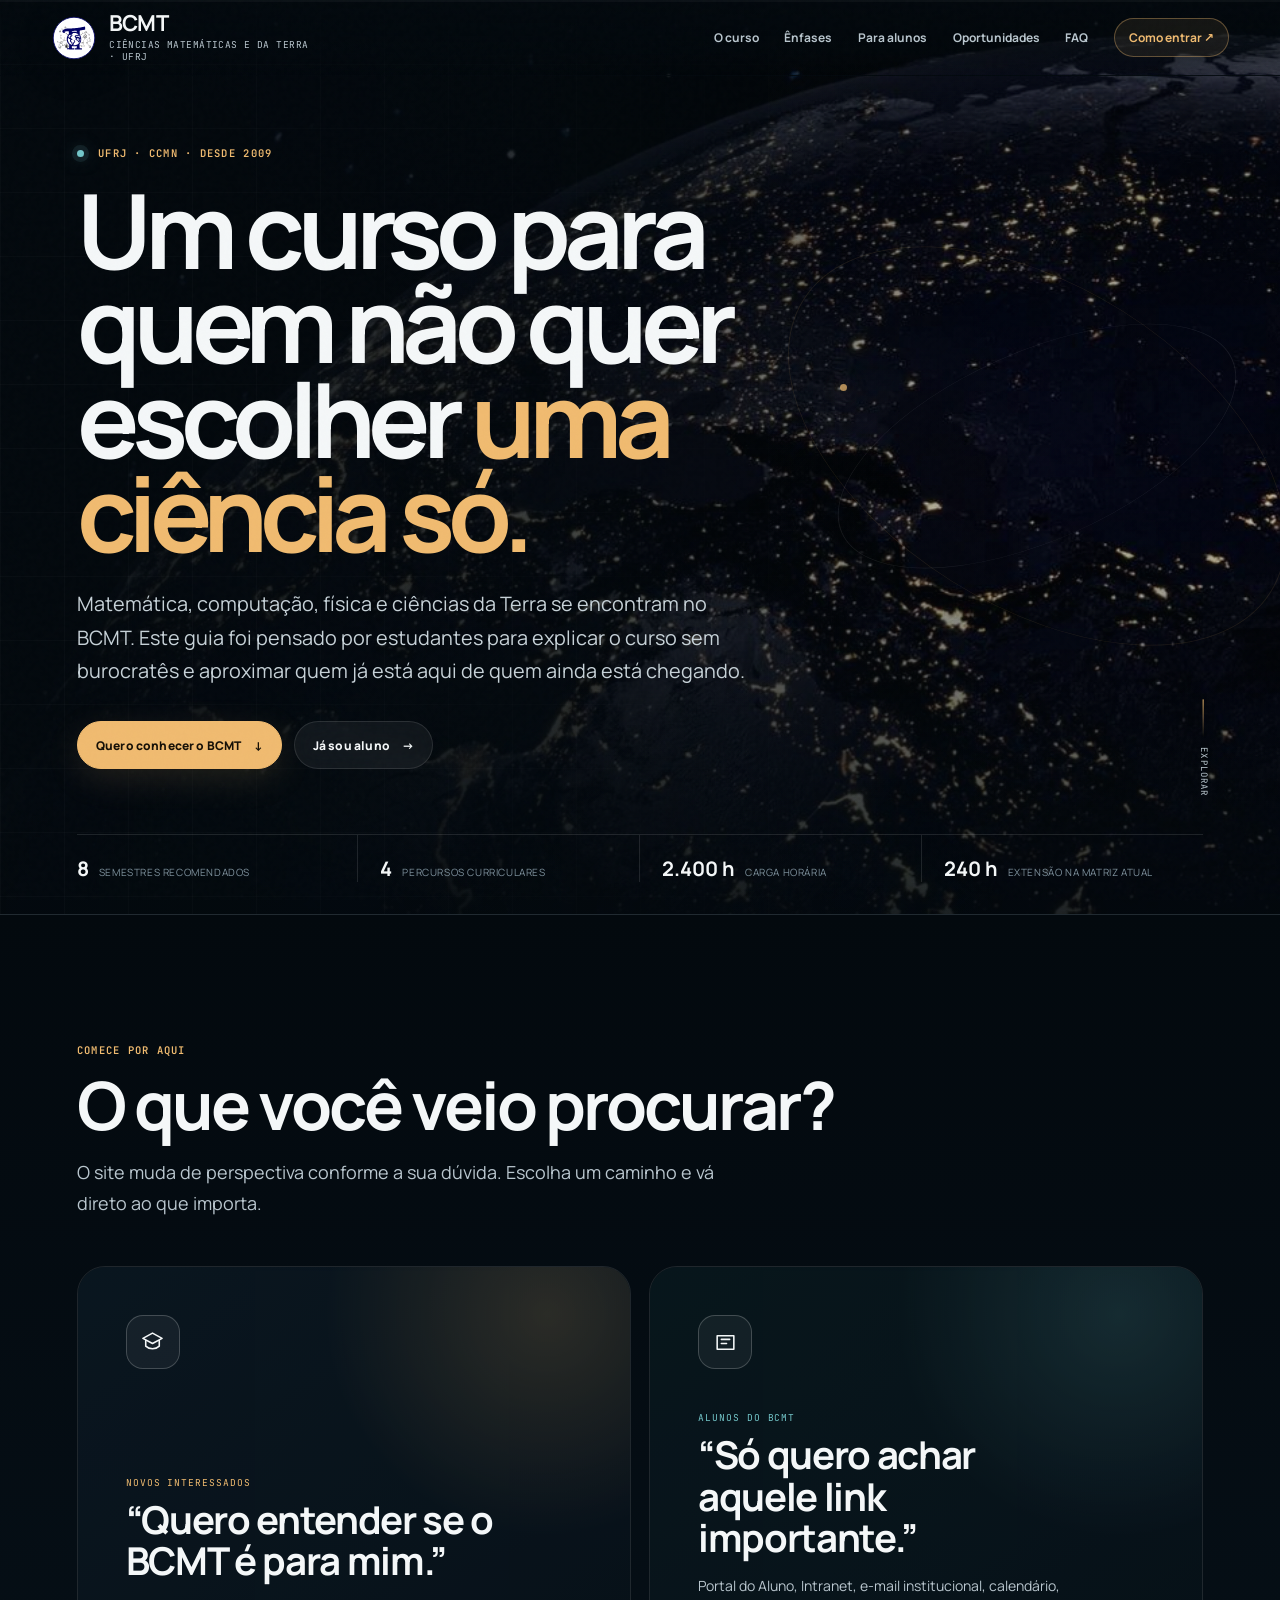
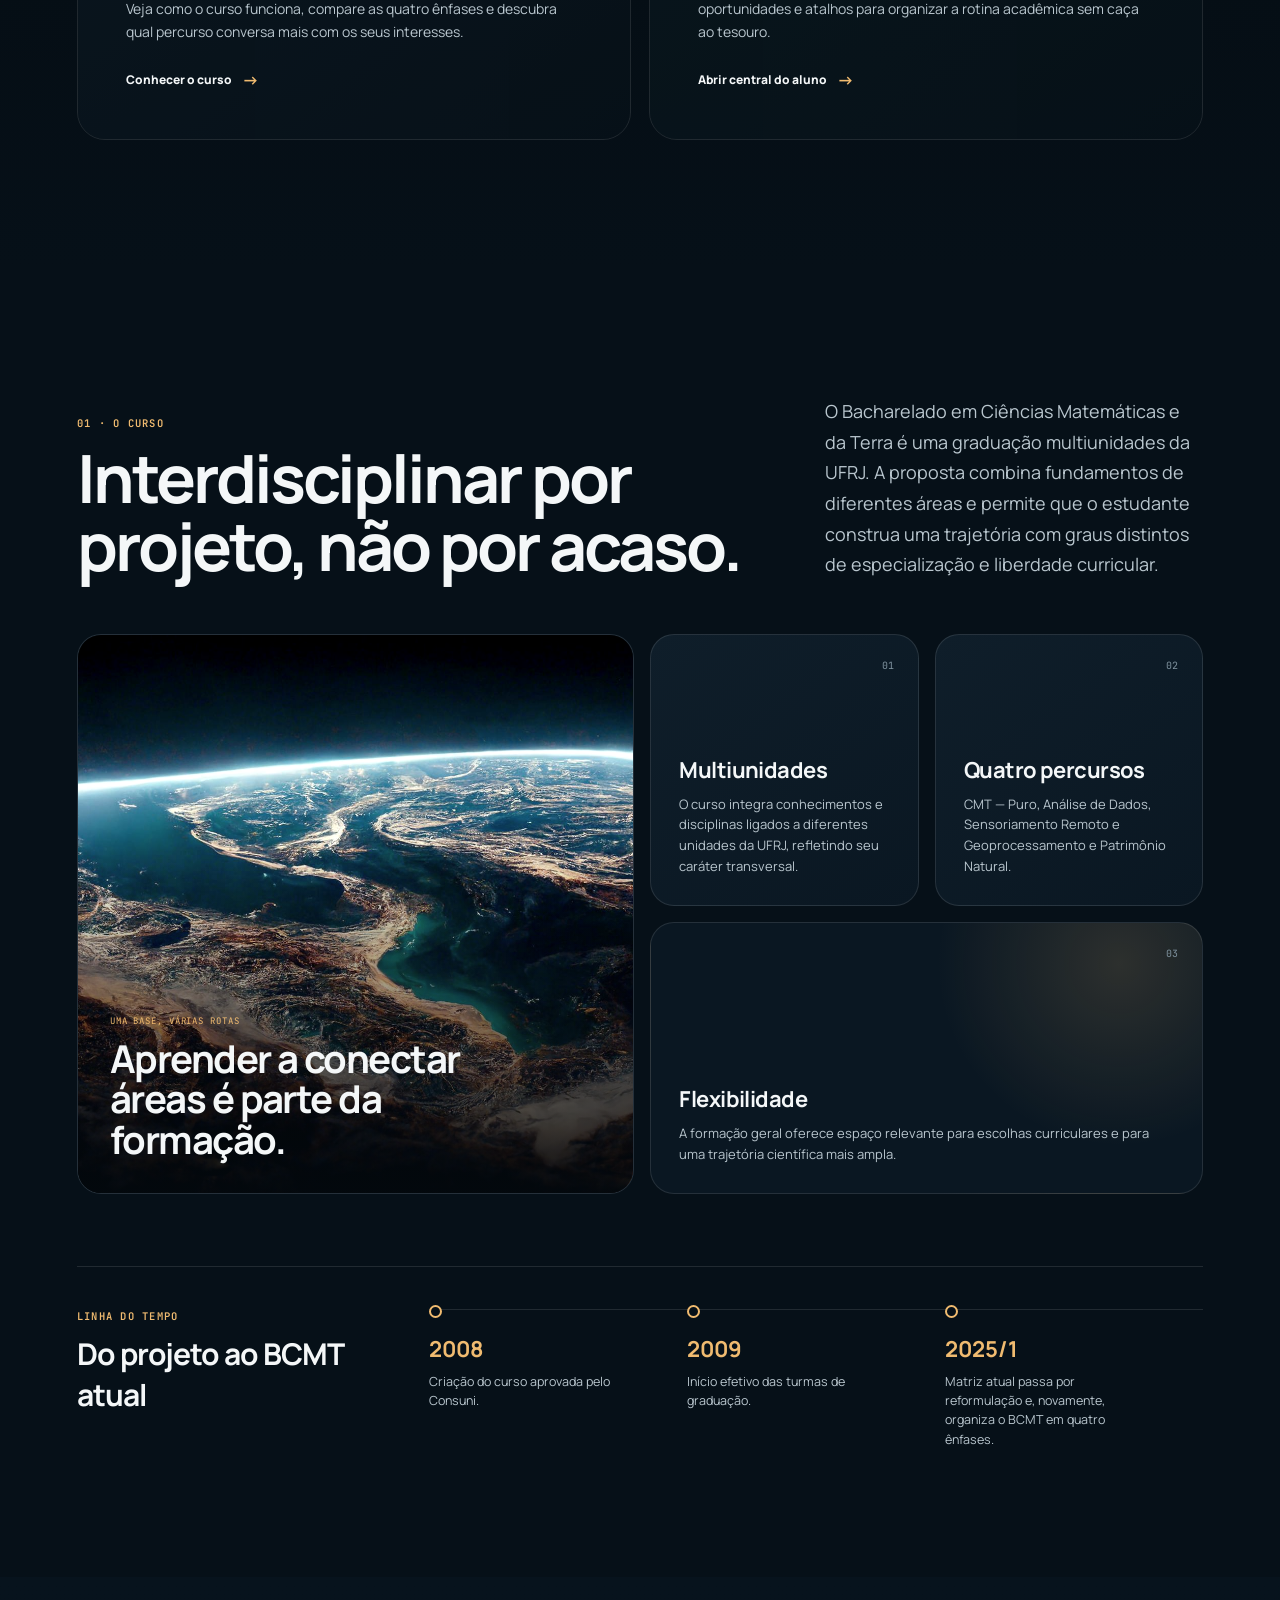
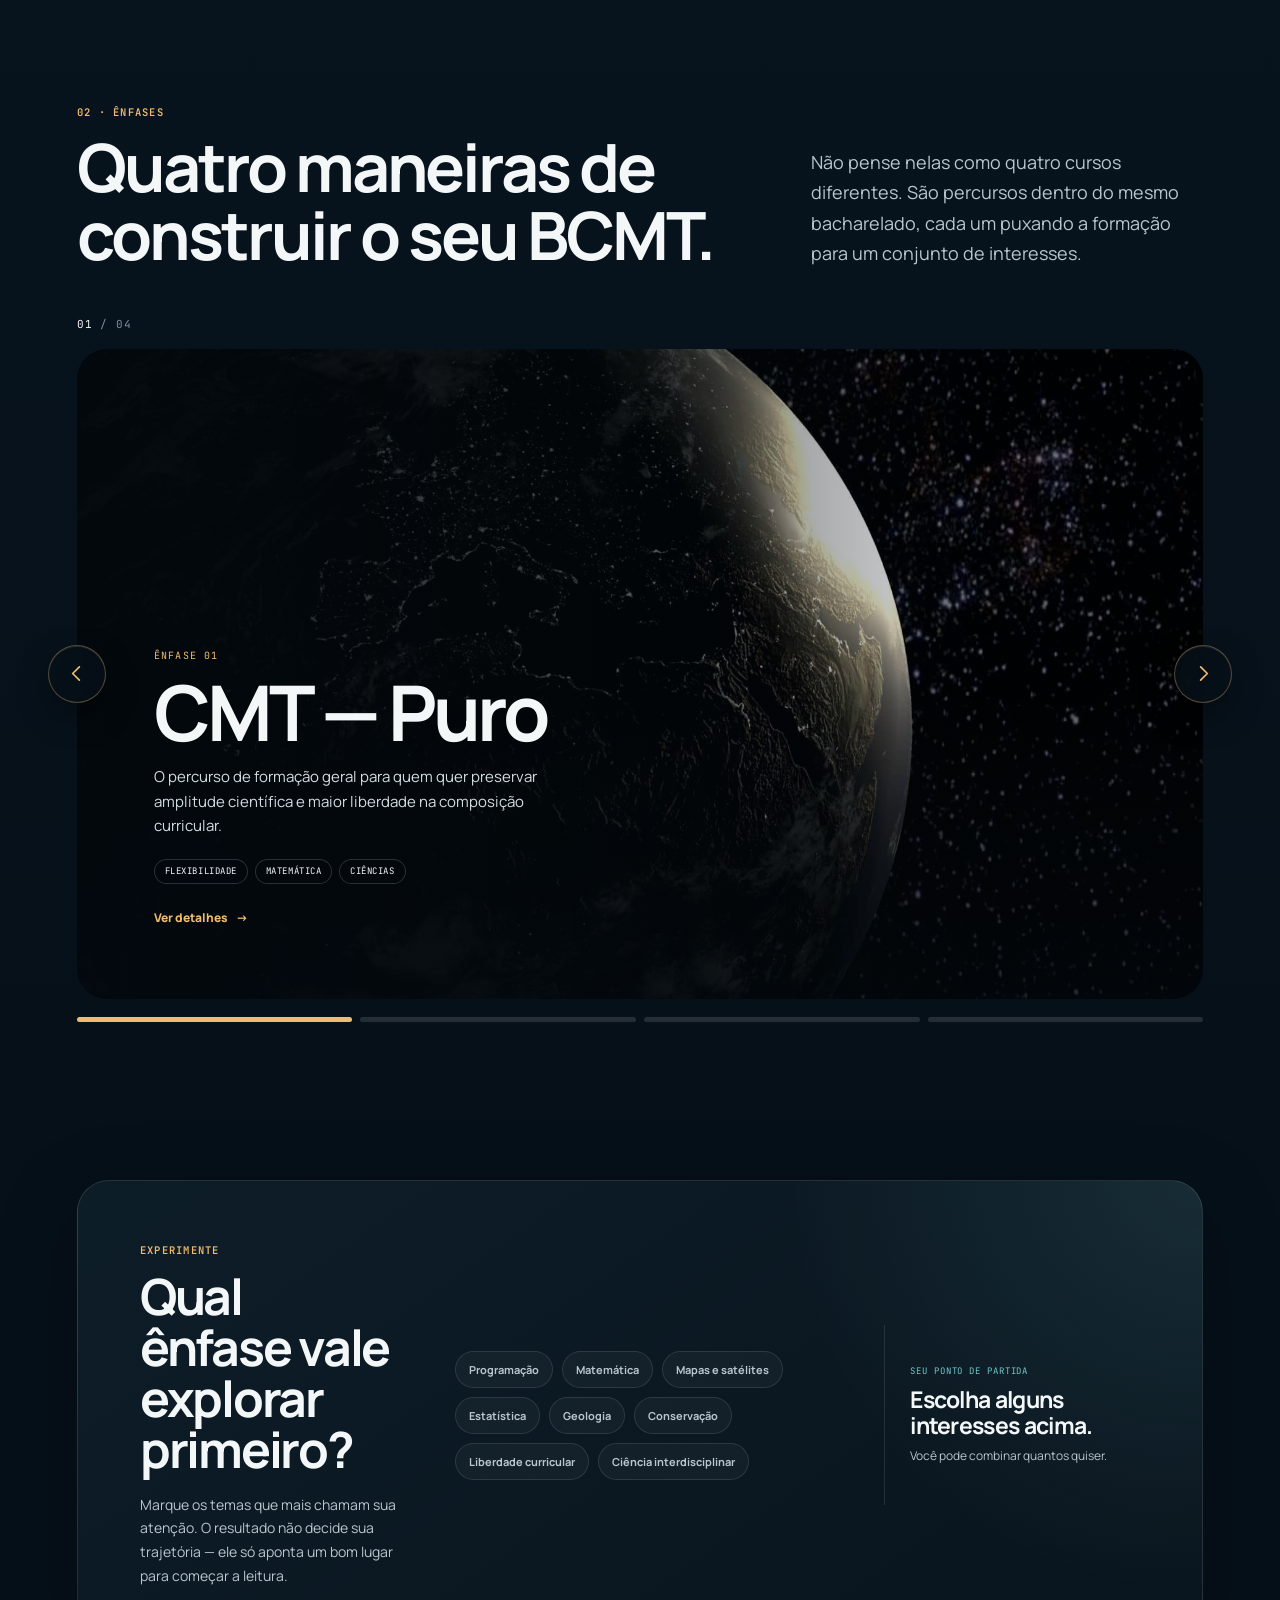
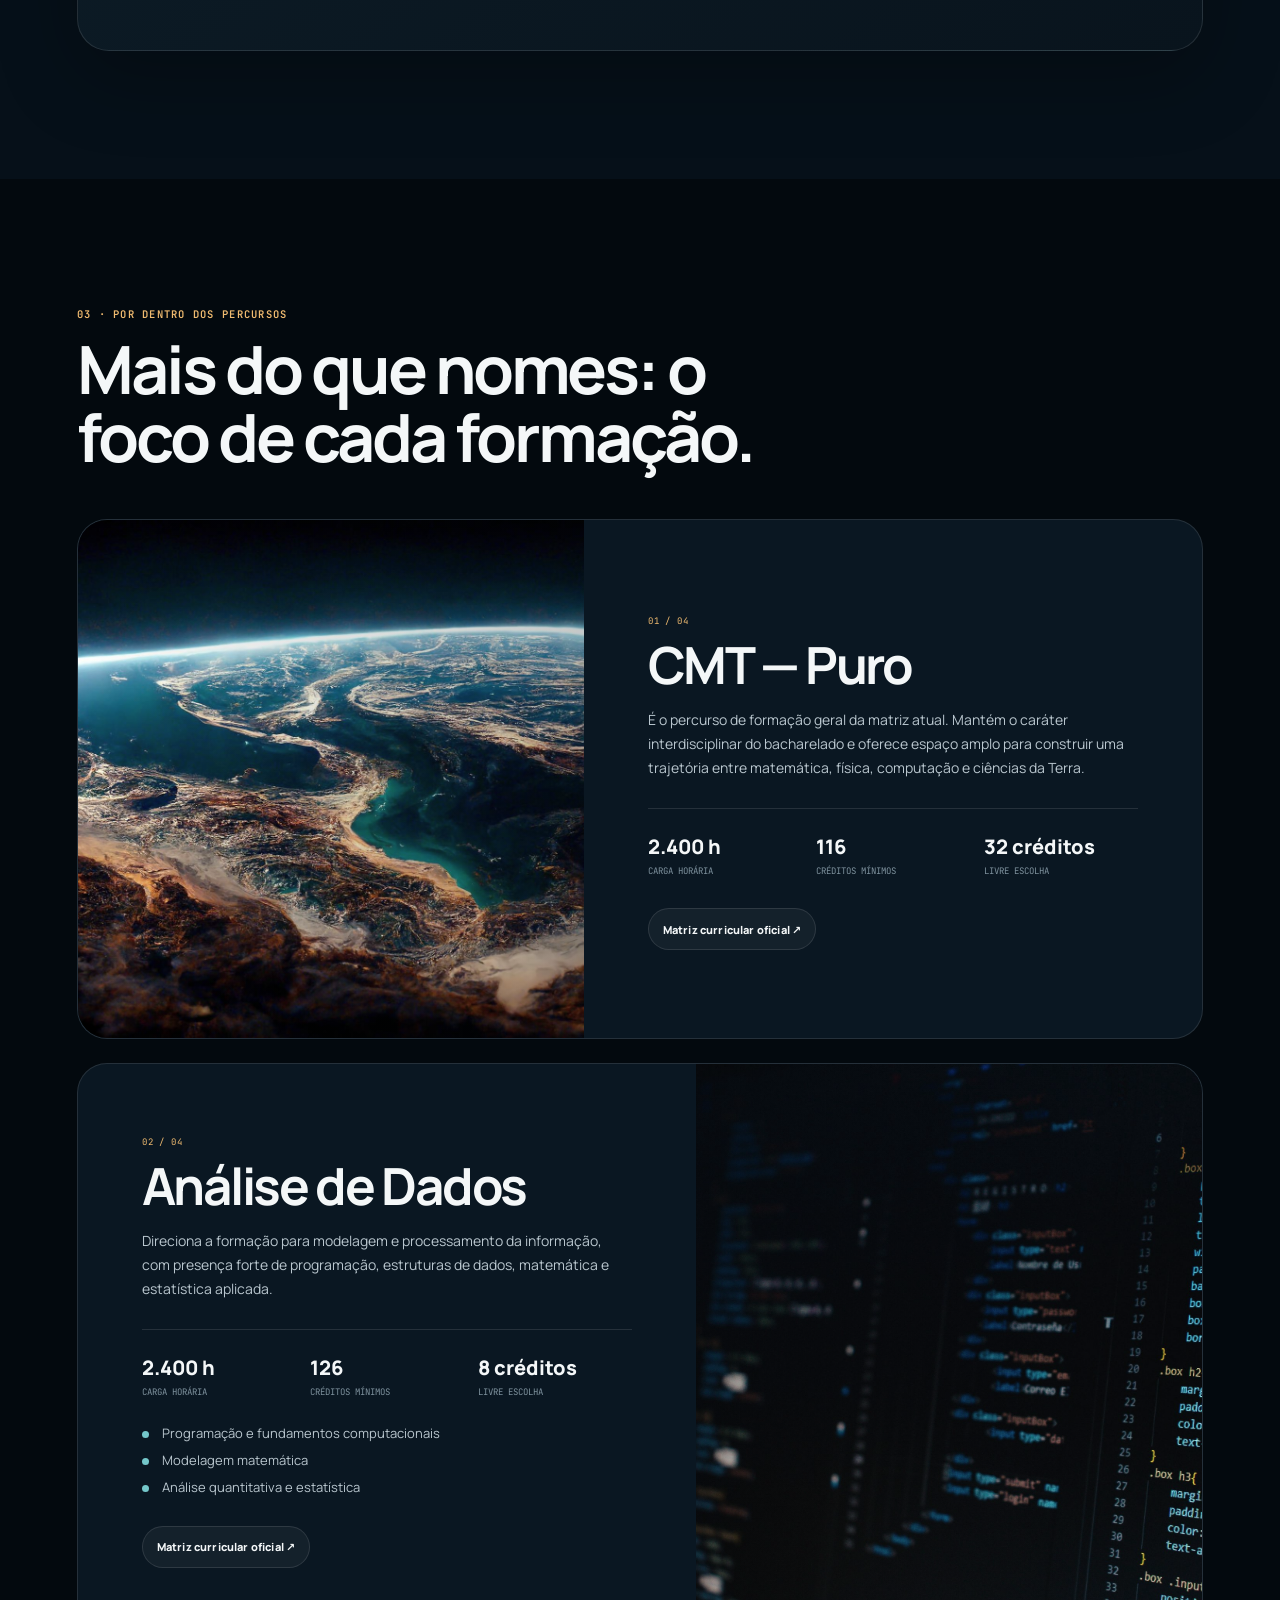
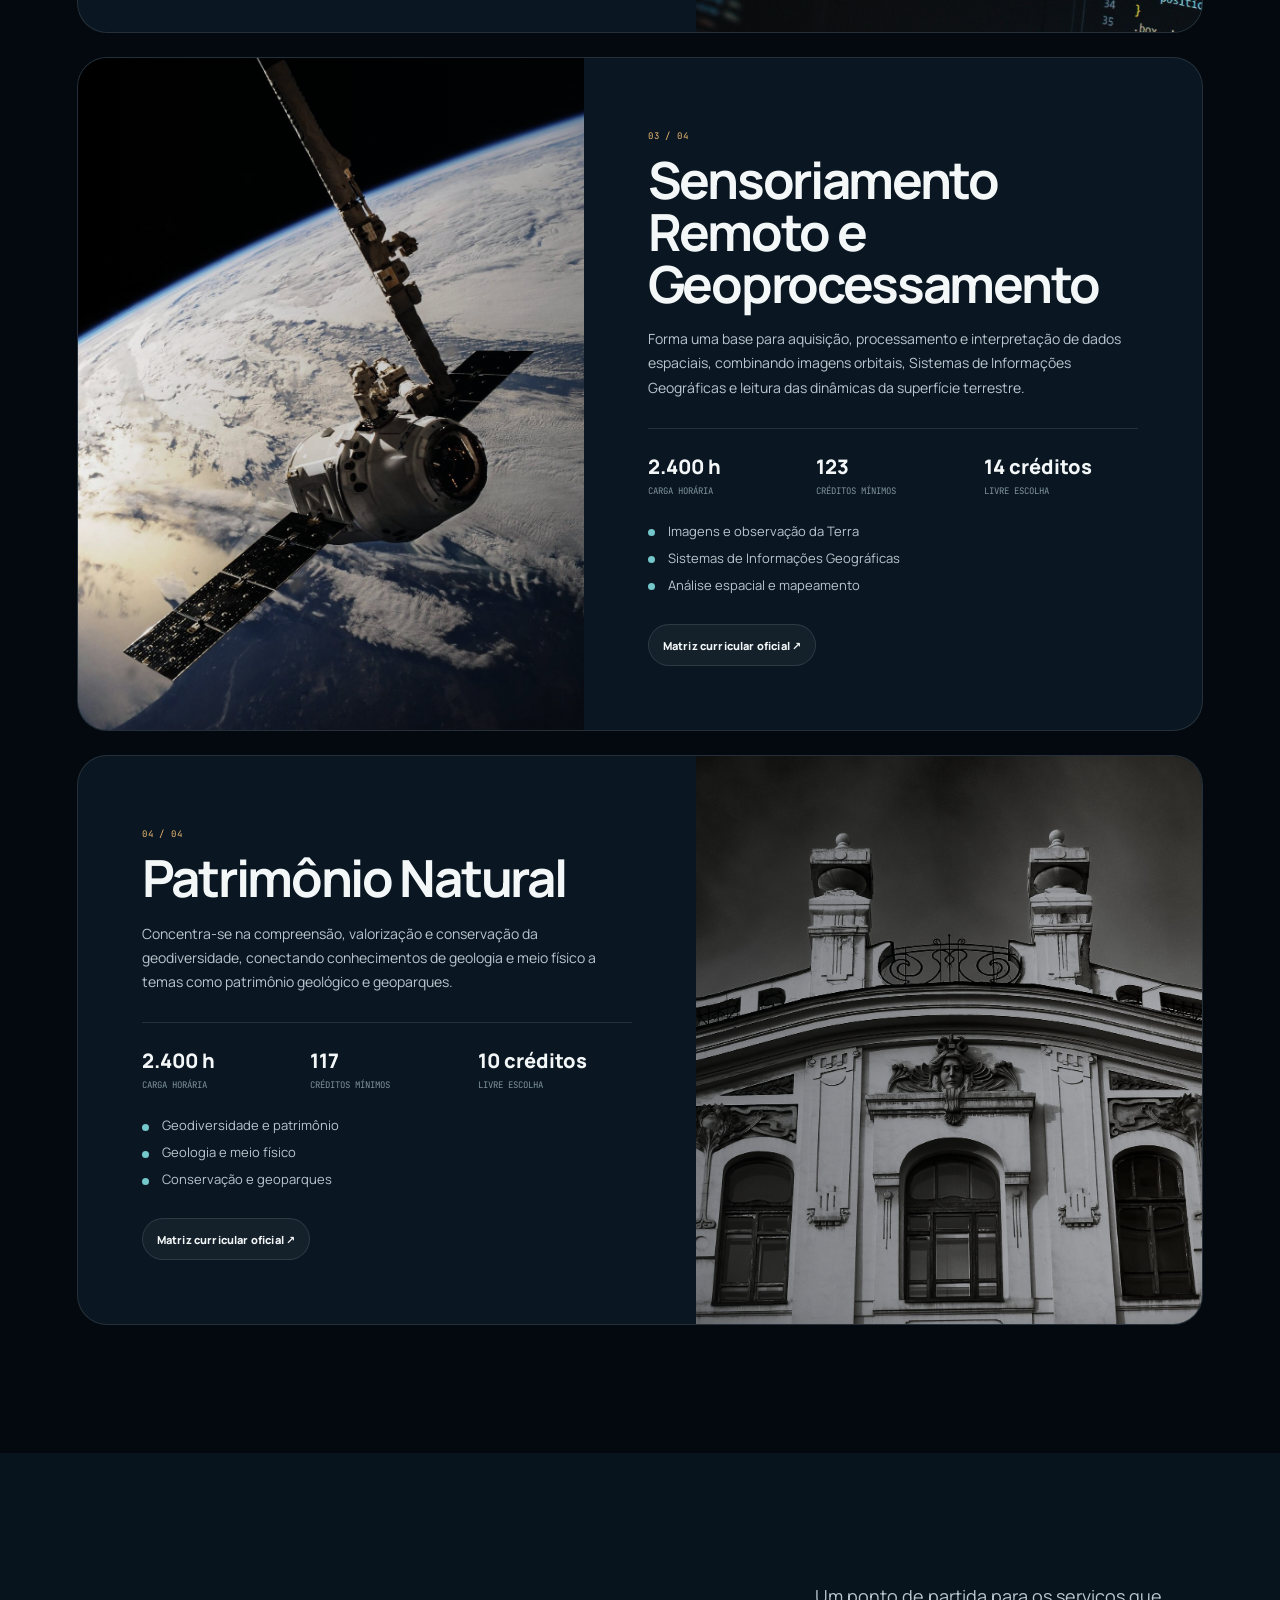
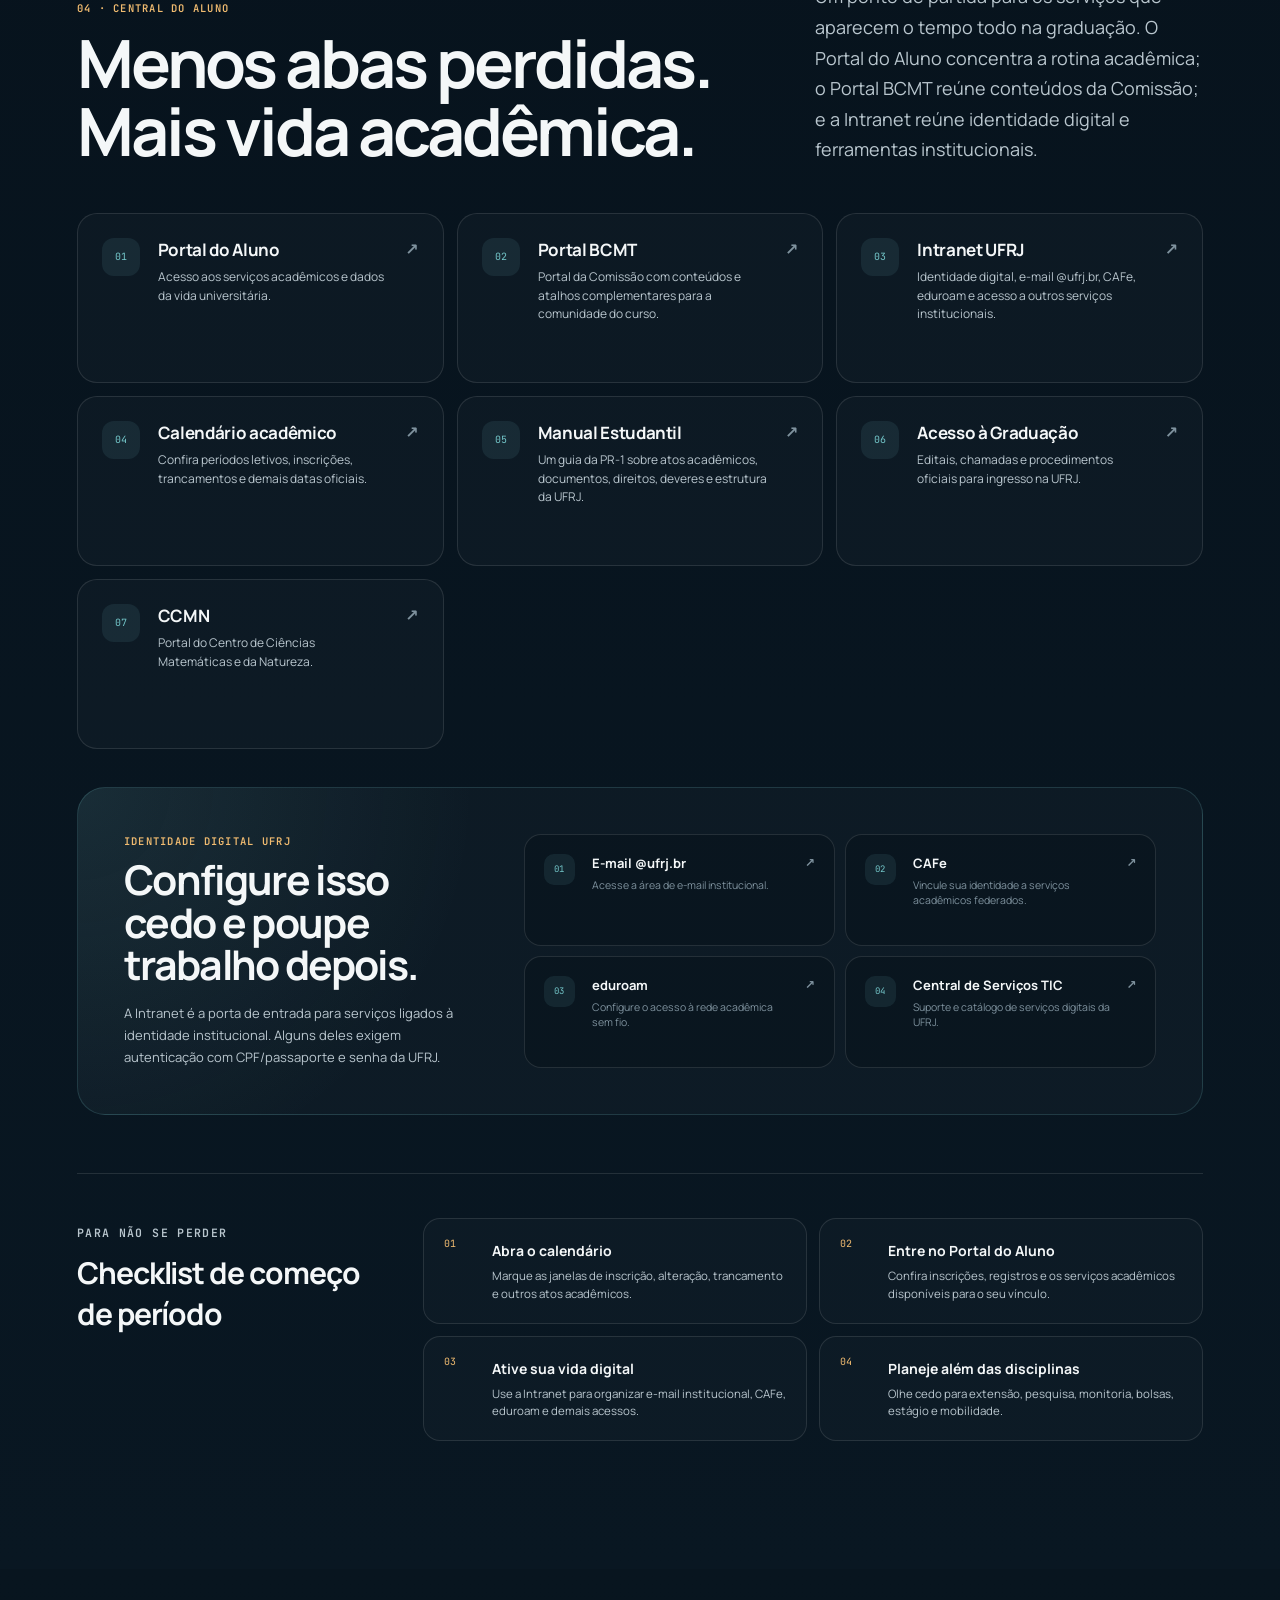
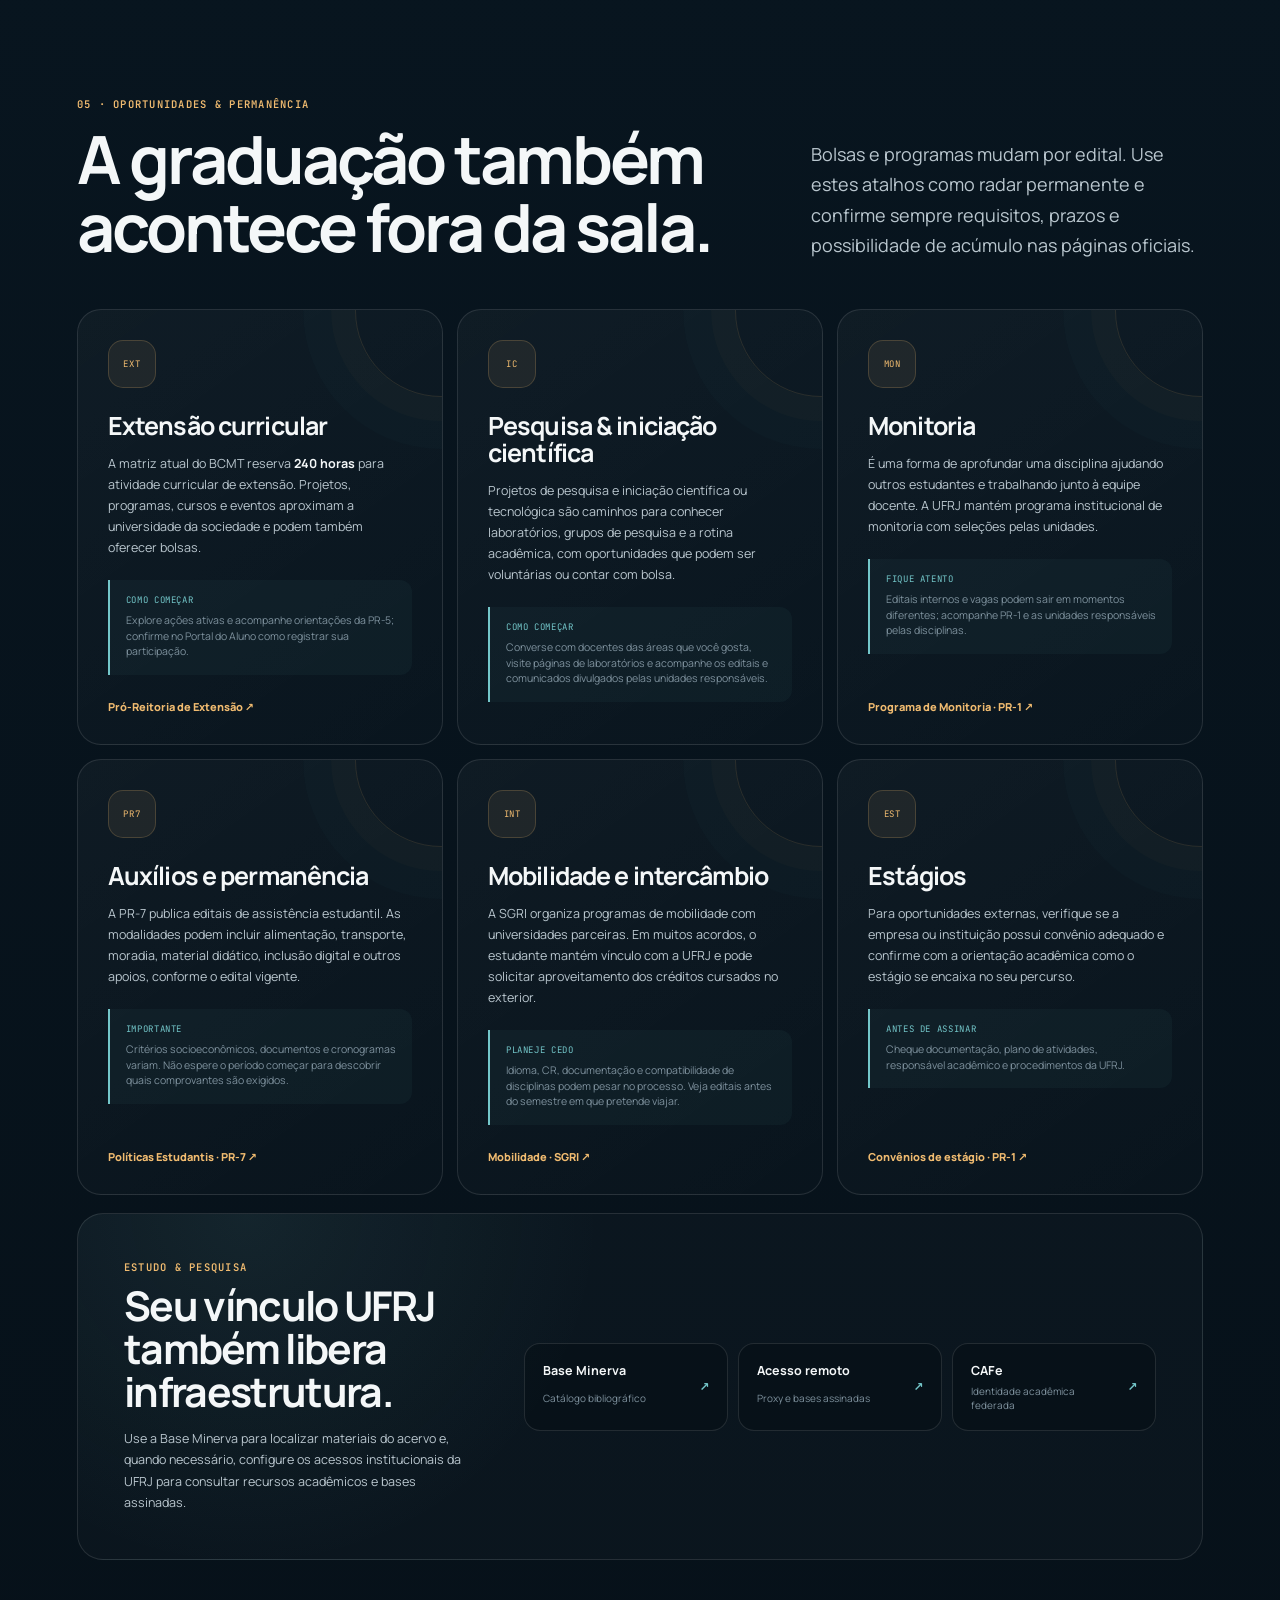
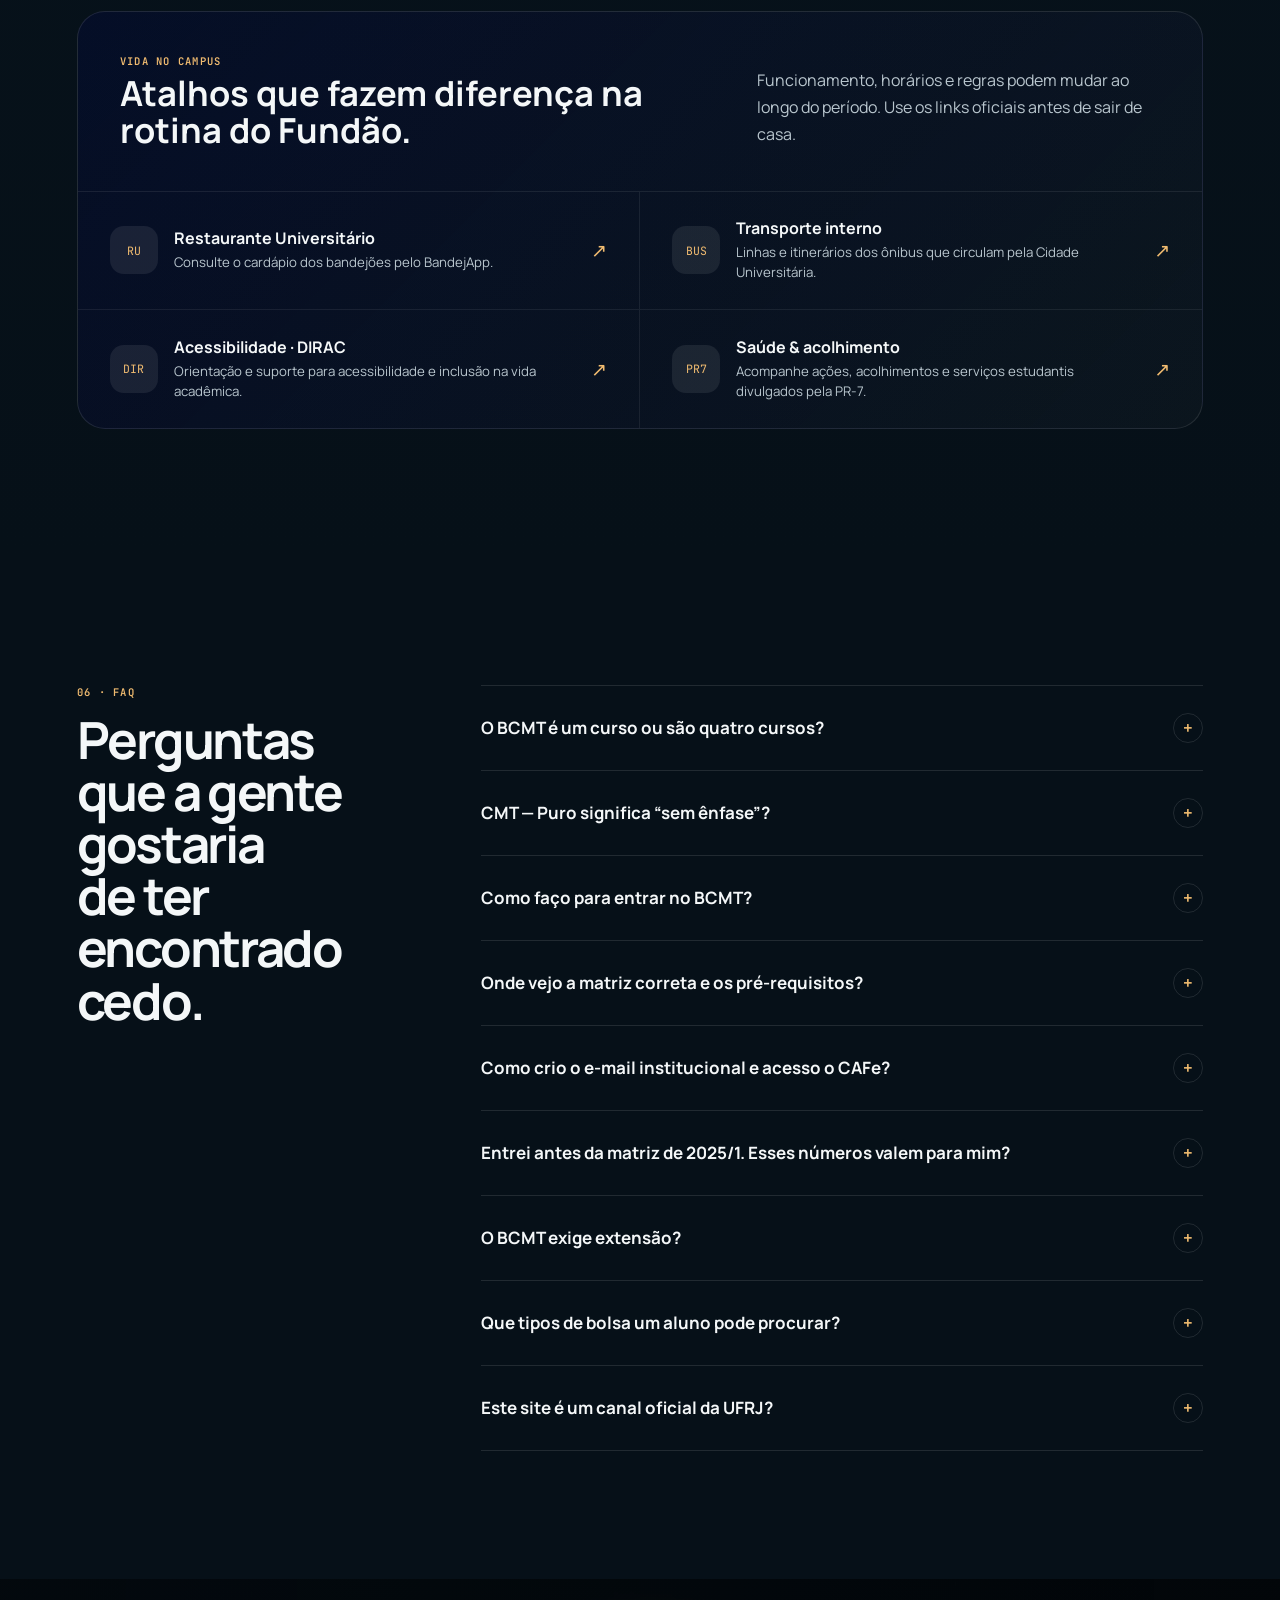
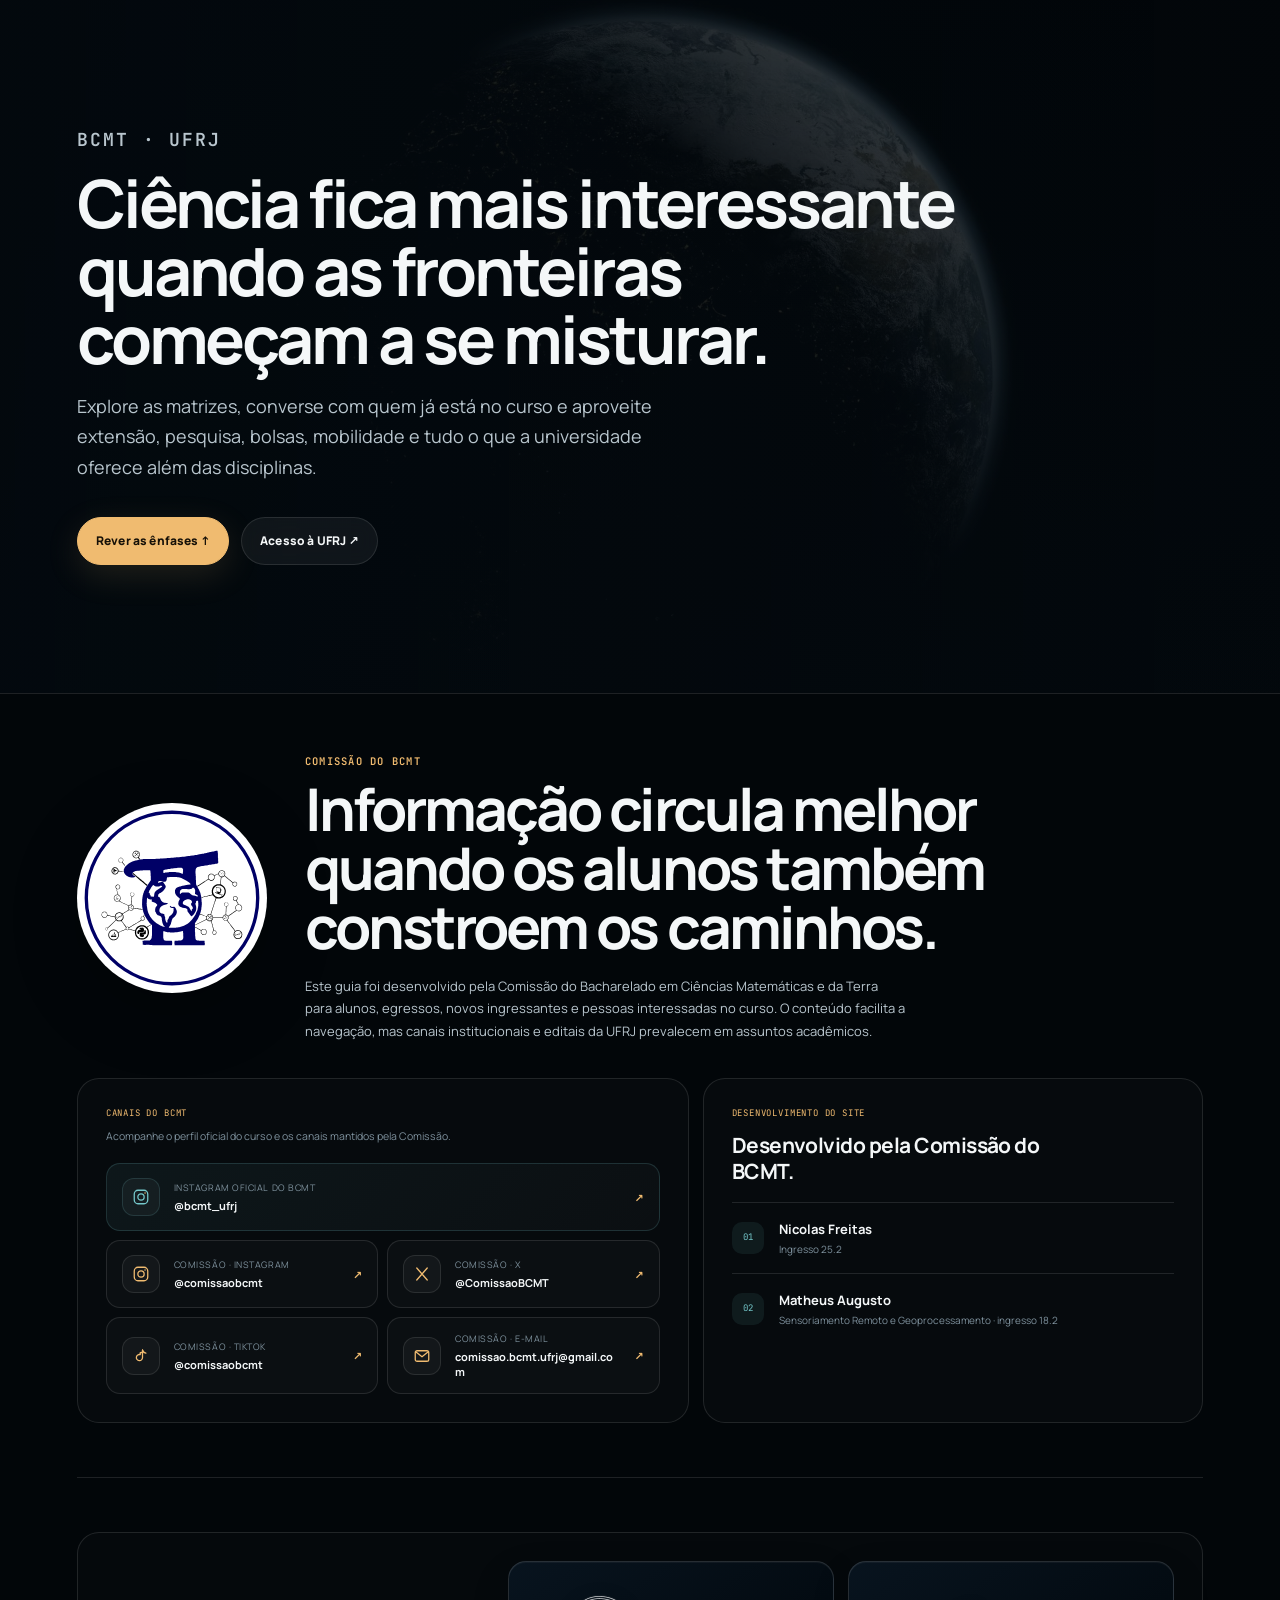
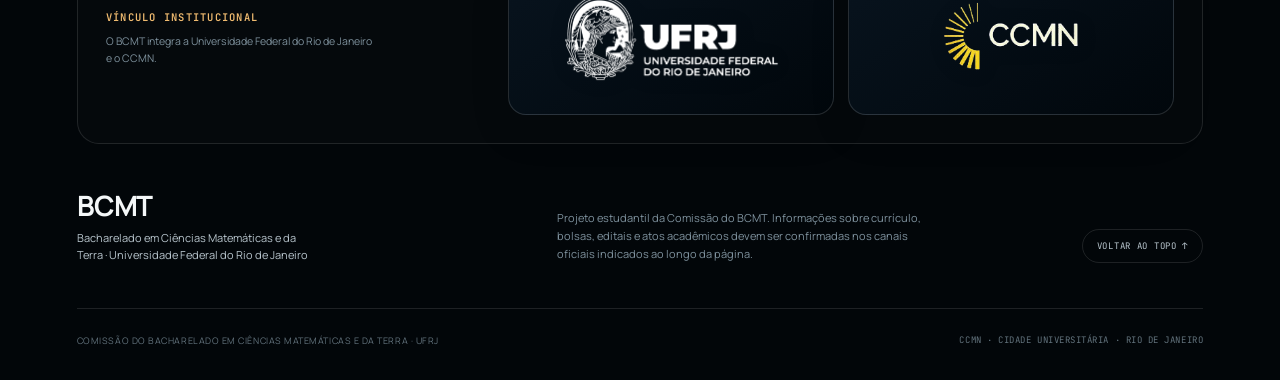
==== bcmt_site/index.html @ 1ce33b0d "Refactor code structure for improved readability and maintainability" ====
<!DOCTYPE html>
<html lang="pt-BR">
<head>
  <meta charset="UTF-8">
  <meta name="viewport" content="width=device-width, initial-scale=1.0">
  <meta name="description" content="Guia estudantil do Bacharelado em Ciências Matemáticas e da Terra (BCMT) da UFRJ: curso, ênfases, matrizes, vida acadêmica, bolsas, extensão, pesquisa e serviços úteis.">
  <meta name="theme-color" content="#071019">
  <meta property="og:title" content="BCMT UFRJ | Guia de alunos para alunos">
  <meta property="og:description" content="Conheça o Bacharelado em Ciências Matemáticas e da Terra, explore as ênfases e encontre atalhos para a vida acadêmica.">
  <meta property="og:type" content="website">
  <title>BCMT UFRJ | Guia de alunos para alunos</title>
  <link rel="icon" href="favicon.svg" type="image/svg+xml">

  <link rel="preconnect" href="https://fonts.googleapis.com">
  <link rel="preconnect" href="https://fonts.gstatic.com" crossorigin>
  <link href="https://fonts.googleapis.com/css2?family=Manrope:wght@400;500;600;700;800&family=JetBrains+Mono:wght@400;500;600&display=swap" rel="stylesheet">
  <link rel="stylesheet" href="style.css">
</head>
<body>
  <a class="skip-link" href="#conteudo">Pular para o conteúdo</a>

  <div class="noise" aria-hidden="true"></div>
  <div class="progress" aria-hidden="true"><span id="progressBar"></span></div>

  <header class="site-header" id="siteHeader">
    <a class="brand" href="#topo" aria-label="BCMT UFRJ — início">
      <img class="brand-logo" src="assets/logo-bcmt.svg" alt="" width="48" height="48">
      <span class="brand-copy">
        <strong>BCMT</strong>
        <span>Ciências Matemáticas e da Terra · UFRJ</span>
      </span>
    </a>

    <button class="menu-toggle" id="menuToggle" type="button" aria-expanded="false" aria-controls="navLinks" aria-label="Abrir menu">
      <span></span><span></span><span></span>
    </button>

    <nav class="links" id="navLinks" aria-label="Navegação principal">
      <a href="#curso">O curso</a>
      <a href="#enfases">Ênfases</a>
      <a href="#alunos">Para alunos</a>
      <a href="#oportunidades">Oportunidades</a>
      <a href="#faq">FAQ</a>
      <a class="nav-cta" href="https://www.acessograduacao.ufrj.br/" target="_blank" rel="noopener noreferrer">Como entrar <span aria-hidden="true">↗</span></a>
    </nav>
  </header>

  <main id="conteudo">
    <section class="hero" id="topo" aria-labelledby="hero-title">
      <div class="hero-media" data-parallax="0.12" aria-hidden="true"></div>
      <div class="hero-overlay" aria-hidden="true"></div>
      <div class="orbit-art" aria-hidden="true">
        <span class="orbit orbit-one"></span>
        <span class="orbit orbit-two"></span>
        <span class="orbit-dot"></span>
      </div>

      <div class="hero-content reveal">
        <p class="eyebrow mono"><span class="status-dot"></span> UFRJ · CCMN · desde 2009</p>
        <h1 id="hero-title">Um curso para quem não quer escolher <em>uma ciência só.</em></h1>
        <p class="hero-lead">Matemática, computação, física e ciências da Terra se encontram no BCMT. Este guia foi pensado por estudantes para explicar o curso sem burocratês e aproximar quem já está aqui de quem ainda está chegando.</p>
        <div class="hero-actions">
          <a class="btn btn-primary" href="#comece-aqui">Quero conhecer o BCMT <span aria-hidden="true">↓</span></a>
          <a class="btn btn-ghost" href="#alunos">Já sou aluno <span aria-hidden="true">→</span></a>
        </div>
      </div>

      <div class="hero-facts" aria-label="Resumo do curso">
        <div><b>8</b><span>semestres recomendados</span></div>
        <div><b>4</b><span>percursos curriculares</span></div>
        <div><b>2.400 h</b><span>carga horária</span></div>
        <div><b>240 h</b><span>extensão na matriz atual</span></div>
      </div>

      <a class="scroll-indicator mono" href="#comece-aqui"><span></span> explorar</a>
    </section>

    <section class="audience section" id="comece-aqui" aria-labelledby="audience-title">
      <div class="section-heading reveal">
        <p class="eyebrow mono">COMECE POR AQUI</p>
        <h2 id="audience-title">O que você veio procurar?</h2>
        <p>O site muda de perspectiva conforme a sua dúvida. Escolha um caminho e vá direto ao que importa.</p>
      </div>

      <div class="audience-grid">
        <a class="audience-card prospect reveal" href="#curso">
          <div class="audience-icon" aria-hidden="true">
            <svg viewBox="0 0 24 24"><path d="M12 3 2.8 8 12 13l9.2-5L12 3Z"/><path d="M5.5 10v5.5C7.2 17.2 9.4 18 12 18s4.8-.8 6.5-2.5V10"/></svg>
          </div>
          <span class="card-kicker mono">NOVOS INTERESSADOS</span>
          <h3>“Quero entender se o BCMT é para mim.”</h3>
          <p>Veja como o curso funciona, compare as quatro ênfases e descubra qual percurso conversa mais com os seus interesses.</p>
          <span class="card-link">Conhecer o curso <b>→</b></span>
        </a>

        <a class="audience-card student reveal" href="#alunos">
          <div class="audience-icon" aria-hidden="true">
            <svg viewBox="0 0 24 24"><path d="M4 5.5h16v13H4z"/><path d="M8 9h8M8 13h5"/></svg>
          </div>
          <span class="card-kicker mono">ALUNOS DO BCMT</span>
          <h3>“Só quero achar aquele link importante.”</h3>
          <p>Portal do Aluno, Intranet, e-mail institucional, calendário, oportunidades e atalhos para organizar a rotina acadêmica sem caça ao tesouro.</p>
          <span class="card-link">Abrir central do aluno <b>→</b></span>
        </a>
      </div>
    </section>

    <section class="course section" id="curso" aria-labelledby="course-title">
      <div class="course-intro reveal">
        <div>
          <p class="eyebrow mono">01 · O CURSO</p>
          <h2 id="course-title">Interdisciplinar por projeto, não por acaso.</h2>
        </div>
        <p>O Bacharelado em Ciências Matemáticas e da Terra é uma graduação multiunidades da UFRJ. A proposta combina fundamentos de diferentes áreas e permite que o estudante construa uma trajetória com graus distintos de especialização e liberdade curricular.</p>
      </div>

      <div class="course-bento">
        <article class="bento-card bento-image reveal">
          <img src="assets/earth-terrain.jpg" alt="Vista aérea de relevo terrestre" loading="lazy">
          <div class="bento-image-copy">
            <span class="mono">UMA BASE, VÁRIAS ROTAS</span>
            <h3>Aprender a conectar áreas é parte da formação.</h3>
          </div>
        </article>

        <article class="bento-card bento-feature reveal">
          <span class="bento-number mono">01</span>
          <h3>Multiunidades</h3>
          <p>O curso integra conhecimentos e disciplinas ligados a diferentes unidades da UFRJ, refletindo seu caráter transversal.</p>
        </article>

        <article class="bento-card bento-feature reveal">
          <span class="bento-number mono">02</span>
          <h3>Quatro percursos</h3>
          <p>CMT — Puro, Análise de Dados, Sensoriamento Remoto e Geoprocessamento e Patrimônio Natural.</p>
        </article>

        <article class="bento-card bento-feature bento-highlight reveal">
          <span class="bento-number mono">03</span>
          <h3>Flexibilidade</h3>
          <p>A formação geral oferece espaço relevante para escolhas curriculares e para uma trajetória científica mais ampla.</p>
        </article>
      </div>

      <div class="timeline-wrap reveal" aria-labelledby="timeline-title">
        <div class="timeline-copy">
          <p class="eyebrow mono">LINHA DO TEMPO</p>
          <h3 id="timeline-title">Do projeto ao BCMT atual</h3>
        </div>
        <ol class="timeline">
          <li><b>2008</b><span>Criação do curso aprovada pelo Consuni.</span></li>
          <li><b>2009</b><span>Início efetivo das turmas de graduação.</span></li>
          <li><b>2025/1</b><span>Matriz atual passa por reformulação e, novamente, organiza o BCMT em quatro ênfases.</span></li>
        </ol>
      </div>
    </section>

    <section class="emphases section" id="enfases" aria-labelledby="emphases-title">
      <div class="section-heading split-heading reveal">
        <div>
          <p class="eyebrow mono">02 · ÊNFASES</p>
          <h2 id="emphases-title">Quatro maneiras de construir o seu BCMT.</h2>
        </div>
        <p>Não pense nelas como quatro cursos diferentes. São percursos dentro do mesmo bacharelado, cada um puxando a formação para um conjunto de interesses.</p>
      </div>

      <div class="emphasis-carousel" role="region" aria-roledescription="carrossel" aria-label="Ênfases do BCMT">
        <div class="carousel-topbar">
          <div class="carousel-count mono"><span id="carouselCurrent">01</span> / 04</div>
        </div>

        <div class="carousel-stage">
          <button class="carousel-btn prev" type="button" aria-label="Ênfase anterior" aria-controls="areasCarousel">
            <svg viewBox="0 0 24 24" aria-hidden="true"><path d="M15 5 8 12l7 7"/></svg>
          </button>

          <div class="carousel-viewport" id="carouselViewport">
          <div class="carousel-track" id="areasCarousel">
            <article class="emphasis-slide" data-label="CMT — Puro">
              <img src="assets/earth-sunrise.jpg" alt="Terra vista do espaço com iluminação no horizonte" loading="lazy">
              <div class="slide-scrim"></div>
              <div class="slide-content">
                <p class="slide-index mono">ÊNFASE 01</p>
                <h3>CMT — Puro</h3>
                <p>O percurso de formação geral para quem quer preservar amplitude científica e maior liberdade na composição curricular.</p>
                <div class="tag-row"><span>flexibilidade</span><span>matemática</span><span>ciências</span></div>
                <a href="#cmt-puro">Ver detalhes <span aria-hidden="true">→</span></a>
              </div>
            </article>

            <article class="emphasis-slide" data-label="Análise de Dados">
              <img src="assets/analis.jpg" alt="Visualização abstrata relacionada a dados e tecnologia" loading="lazy">
              <div class="slide-scrim"></div>
              <div class="slide-content">
                <p class="slide-index mono">ÊNFASE 02</p>
                <h3>Análise de Dados</h3>
                <p>Para quem se interessa por programação, modelagem matemática, estatística e transformação de dados em informação.</p>
                <div class="tag-row"><span>programação</span><span>modelagem</span><span>estatística</span></div>
                <a href="#analise-dados">Ver detalhes <span aria-hidden="true">→</span></a>
              </div>
            </article>

            <article class="emphasis-slide" data-label="Sensoriamento Remoto e Geoprocessamento">
              <img src="assets/senso.jpg" alt="Imagem relacionada a sensoriamento remoto da superfície terrestre" loading="lazy">
              <div class="slide-scrim"></div>
              <div class="slide-content">
                <p class="slide-index mono">ÊNFASE 03</p>
                <h3>Sensoriamento Remoto e Geoprocessamento</h3>
                <p>Dados espaciais, imagens orbitais, SIG e geoprocessamento para observar, medir e interpretar o território.</p>
                <div class="tag-row"><span>satélites</span><span>SIG</span><span>mapeamento</span></div>
                <a href="#sensoriamento">Ver detalhes <span aria-hidden="true">→</span></a>
              </div>
            </article>

            <article class="emphasis-slide" data-label="Patrimônio Natural">
              <img src="assets/patri.jpg" alt="Paisagem natural rochosa associada à geodiversidade" loading="lazy">
              <div class="slide-scrim"></div>
              <div class="slide-content">
                <p class="slide-index mono">ÊNFASE 04</p>
                <h3>Patrimônio Natural</h3>
                <p>Uma rota para quem quer compreender, valorizar e conservar a geodiversidade e a memória geológica.</p>
                <div class="tag-row"><span>geologia</span><span>conservação</span><span>geodiversidade</span></div>
                <a href="#patrimonio">Ver detalhes <span aria-hidden="true">→</span></a>
              </div>
            </article>
          </div>
          </div>

          <button class="carousel-btn next" type="button" aria-label="Próxima ênfase" aria-controls="areasCarousel">
            <svg viewBox="0 0 24 24" aria-hidden="true"><path d="m9 5 7 7-7 7"/></svg>
          </button>
        </div>

        <div class="carousel-dots" id="carouselDots" aria-label="Selecionar ênfase"></div>
        <p class="sr-only" id="carouselStatus" aria-live="polite"></p>
      </div>
    </section>

    <section class="pathfinder section" id="afinidade" aria-labelledby="pathfinder-title">
      <div class="pathfinder-card reveal">
        <div class="pathfinder-copy">
          <p class="eyebrow mono">EXPERIMENTE</p>
          <h2 id="pathfinder-title">Qual ênfase vale explorar primeiro?</h2>
          <p>Marque os temas que mais chamam sua atenção. O resultado não decide sua trajetória — ele só aponta um bom lugar para começar a leitura.</p>
        </div>

        <div class="interest-picker" id="interestPicker" aria-label="Seletor de interesses">
          <button type="button" data-scores="1,3,0,0">Programação</button>
          <button type="button" data-scores="3,2,0,0">Matemática</button>
          <button type="button" data-scores="0,0,4,0">Mapas e satélites</button>
          <button type="button" data-scores="1,2,1,0">Estatística</button>
          <button type="button" data-scores="1,0,1,4">Geologia</button>
          <button type="button" data-scores="0,0,1,4">Conservação</button>
          <button type="button" data-scores="4,0,0,0">Liberdade curricular</button>
          <button type="button" data-scores="2,1,2,2">Ciência interdisciplinar</button>
        </div>

        <div class="pathfinder-result" id="pathfinderResult" aria-live="polite">
          <span class="mono">SEU PONTO DE PARTIDA</span>
          <h3>Escolha alguns interesses acima.</h3>
          <p>Você pode combinar quantos quiser.</p>
        </div>
      </div>
    </section>

    <section class="details section" id="detalhes" aria-labelledby="details-title">
      <div class="section-heading reveal">
        <p class="eyebrow mono">03 · POR DENTRO DOS PERCURSOS</p>
        <h2 id="details-title">Mais do que nomes: o foco de cada formação.</h2>
      </div>

      <div class="detail-list">
        <article class="detail-card reveal" id="cmt-puro">
          <div class="detail-media"><img src="assets/earth-terrain.jpg" alt="Relevo terrestre visto do alto" loading="lazy"></div>
          <div class="detail-content">
            <div class="detail-heading"><span class="mono">01 / 04</span><h3>CMT — Puro</h3></div>
            <p>É o percurso de formação geral da matriz atual. Mantém o caráter interdisciplinar do bacharelado e oferece espaço amplo para construir uma trajetória entre matemática, física, computação e ciências da Terra.</p>
            <dl class="mini-stats"><div><dt>Carga horária</dt><dd>2.400 h</dd></div><div><dt>Créditos mínimos</dt><dd>116</dd></div><div><dt>Livre escolha</dt><dd>32 créditos</dd></div></dl>
            <div class="detail-actions"><a class="btn btn-small" href="https://siga.ufrj.br/sira/repositorio-curriculo/distribuicoes/90AED42F-0A2A-1E16-7AFB-56A8BD067DE2.html" target="_blank" rel="noopener noreferrer">Matriz curricular oficial ↗</a></div>
          </div>
        </article>

        <article class="detail-card reverse reveal" id="analise-dados">
          <div class="detail-media"><img src="assets/analis.jpg" alt="Representação visual de análise de dados" loading="lazy"></div>
          <div class="detail-content">
            <div class="detail-heading"><span class="mono">02 / 04</span><h3>Análise de Dados</h3></div>
            <p>Direciona a formação para modelagem e processamento da informação, com presença forte de programação, estruturas de dados, matemática e estatística aplicada.</p>
            <dl class="mini-stats"><div><dt>Carga horária</dt><dd>2.400 h</dd></div><div><dt>Créditos mínimos</dt><dd>126</dd></div><div><dt>Livre escolha</dt><dd>8 créditos</dd></div></dl>
            <ul class="focus-list"><li>Programação e fundamentos computacionais</li><li>Modelagem matemática</li><li>Análise quantitativa e estatística</li></ul>
            <div class="detail-actions"><a class="btn btn-small" href="https://siga.ufrj.br/sira/repositorio-curriculo/distribuicoes/90EBDFDE-0A2A-1E16-7AFB-56A8C06071F3.html" target="_blank" rel="noopener noreferrer">Matriz curricular oficial ↗</a></div>
          </div>
        </article>

        <article class="detail-card reveal" id="sensoriamento">
          <div class="detail-media"><img src="assets/senso.jpg" alt="Imagem orbital da superfície terrestre" loading="lazy"></div>
          <div class="detail-content">
            <div class="detail-heading"><span class="mono">03 / 04</span><h3>Sensoriamento Remoto e Geoprocessamento</h3></div>
            <p>Forma uma base para aquisição, processamento e interpretação de dados espaciais, combinando imagens orbitais, Sistemas de Informações Geográficas e leitura das dinâmicas da superfície terrestre.</p>
            <dl class="mini-stats"><div><dt>Carga horária</dt><dd>2.400 h</dd></div><div><dt>Créditos mínimos</dt><dd>123</dd></div><div><dt>Livre escolha</dt><dd>14 créditos</dd></div></dl>
            <ul class="focus-list"><li>Imagens e observação da Terra</li><li>Sistemas de Informações Geográficas</li><li>Análise espacial e mapeamento</li></ul>
            <div class="detail-actions"><a class="btn btn-small" href="https://www.siga.ufrj.br/sira/repositorio-curriculo/distribuicoes/90B3861A-0A2A-1E16-7AFB-56A85CD31EEF.html" target="_blank" rel="noopener noreferrer">Matriz curricular oficial ↗</a></div>
          </div>
        </article>

        <article class="detail-card reverse reveal" id="patrimonio">
          <div class="detail-media"><img src="assets/patri.jpg" alt="Formação rochosa em paisagem natural" loading="lazy"></div>
          <div class="detail-content">
            <div class="detail-heading"><span class="mono">04 / 04</span><h3>Patrimônio Natural</h3></div>
            <p>Concentra-se na compreensão, valorização e conservação da geodiversidade, conectando conhecimentos de geologia e meio físico a temas como patrimônio geológico e geoparques.</p>
            <dl class="mini-stats"><div><dt>Carga horária</dt><dd>2.400 h</dd></div><div><dt>Créditos mínimos</dt><dd>117</dd></div><div><dt>Livre escolha</dt><dd>10 créditos</dd></div></dl>
            <ul class="focus-list"><li>Geodiversidade e patrimônio</li><li>Geologia e meio físico</li><li>Conservação e geoparques</li></ul>
            <div class="detail-actions"><a class="btn btn-small" href="https://www.siga.ufrj.br/sira/repositorio-curriculo/distribuicoes/9104B7B9-0A2A-1E16-7AFB-56A845D51877.html" target="_blank" rel="noopener noreferrer">Matriz curricular oficial ↗</a></div>
          </div>
        </article>
      </div>
    </section>

    <section class="student-hub section" id="alunos" aria-labelledby="student-title">
      <div class="student-hub-head reveal">
        <div>
          <p class="eyebrow mono">04 · CENTRAL DO ALUNO</p>
          <h2 id="student-title">Menos abas perdidas. Mais vida acadêmica.</h2>
        </div>
        <p>Um ponto de partida para os serviços que aparecem o tempo todo na graduação. O Portal do Aluno concentra a rotina acadêmica; o Portal BCMT reúne conteúdos da Comissão; e a Intranet reúne identidade digital e ferramentas institucionais.</p>
      </div>

      <div class="resource-grid">
        <a class="resource-card reveal" href="https://portalaluno.ufrj.br/" target="_blank" rel="noopener noreferrer">
          <span class="resource-icon" aria-hidden="true">01</span>
          <div><h3>Portal do Aluno</h3><p>Acesso aos serviços acadêmicos e dados da vida universitária.</p></div>
          <b aria-hidden="true">↗</b>
        </a>
        <a class="resource-card reveal" href="https://t4w.my.canva.site/portal-bcmt" target="_blank" rel="noopener noreferrer">
          <span class="resource-icon" aria-hidden="true">02</span>
          <div><h3>Portal BCMT</h3><p>Portal da Comissão com conteúdos e atalhos complementares para a comunidade do curso.</p></div>
          <b aria-hidden="true">↗</b>
        </a>
        <a class="resource-card reveal" href="https://intranet.ufrj.br/" target="_blank" rel="noopener noreferrer">
          <span class="resource-icon" aria-hidden="true">03</span>
          <div><h3>Intranet UFRJ</h3><p>Identidade digital, e-mail @ufrj.br, CAFe, eduroam e acesso a outros serviços institucionais.</p></div>
          <b aria-hidden="true">↗</b>
        </a>
        <a class="resource-card reveal" href="https://xn--graduao-2wa9a.ufrj.br/index.php/477-calendrio-acadmico" target="_blank" rel="noopener noreferrer">
          <span class="resource-icon" aria-hidden="true">04</span>
          <div><h3>Calendário acadêmico</h3><p>Confira períodos letivos, inscrições, trancamentos e demais datas oficiais.</p></div>
          <b aria-hidden="true">↗</b>
        </a>
        <a class="resource-card reveal" href="https://xn--graduao-2wa9a.ufrj.br/images/_PR-1/Divulgacao/2023/manual-estudantil-final-21nov2023.pdf" target="_blank" rel="noopener noreferrer">
          <span class="resource-icon" aria-hidden="true">05</span>
          <div><h3>Manual Estudantil</h3><p>Um guia da PR-1 sobre atos acadêmicos, documentos, direitos, deveres e estrutura da UFRJ.</p></div>
          <b aria-hidden="true">↗</b>
        </a>
        <a class="resource-card reveal" href="https://www.acessograduacao.ufrj.br/" target="_blank" rel="noopener noreferrer">
          <span class="resource-icon" aria-hidden="true">06</span>
          <div><h3>Acesso à Graduação</h3><p>Editais, chamadas e procedimentos oficiais para ingresso na UFRJ.</p></div>
          <b aria-hidden="true">↗</b>
        </a>
        <a class="resource-card reveal" href="https://www.ccmn.ufrj.br/" target="_blank" rel="noopener noreferrer">
          <span class="resource-icon" aria-hidden="true">07</span>
          <div><h3>CCMN</h3><p>Portal do Centro de Ciências Matemáticas e da Natureza.</p></div>
          <b aria-hidden="true">↗</b>
        </a>
      </div>

      <div class="intranet-panel reveal" aria-labelledby="intranet-title">
        <div class="intranet-panel-copy">
          <p class="eyebrow mono">IDENTIDADE DIGITAL UFRJ</p>
          <h3 id="intranet-title">Configure isso cedo e poupe trabalho depois.</h3>
          <p>A Intranet é a porta de entrada para serviços ligados à identidade institucional. Alguns deles exigem autenticação com CPF/passaporte e senha da UFRJ.</p>
        </div>
        <div class="intranet-tools">
          <a href="https://intranet.ufrj.br/redirecionamento-email-ufrj" target="_blank" rel="noopener noreferrer"><span class="mono">01</span><div><b>E-mail @ufrj.br</b><small>Acesse a área de e-mail institucional.</small></div><strong>↗</strong></a>
          <a href="https://intranet.ufrj.br/cafe-2" target="_blank" rel="noopener noreferrer"><span class="mono">02</span><div><b>CAFe</b><small>Vincule sua identidade a serviços acadêmicos federados.</small></div><strong>↗</strong></a>
          <a href="https://intranet.ufrj.br/eduroam-2" target="_blank" rel="noopener noreferrer"><span class="mono">03</span><div><b>eduroam</b><small>Configure o acesso à rede acadêmica sem fio.</small></div><strong>↗</strong></a>
          <a href="https://servicos.tic.ufrj.br/" target="_blank" rel="noopener noreferrer"><span class="mono">04</span><div><b>Central de Serviços TIC</b><small>Suporte e catálogo de serviços digitais da UFRJ.</small></div><strong>↗</strong></a>
        </div>
      </div>

      <div class="student-checklist reveal">
        <div class="checklist-title">
          <p class="eyebrow mono">PARA NÃO SE PERDER</p>
          <h3>Checklist de começo de período</h3>
        </div>
        <ol>
          <li><span>01</span><div><b>Abra o calendário</b><p>Marque as janelas de inscrição, alteração, trancamento e outros atos acadêmicos.</p></div></li>
          <li><span>02</span><div><b>Entre no Portal do Aluno</b><p>Confira inscrições, registros e os serviços acadêmicos disponíveis para o seu vínculo.</p></div></li>
          <li><span>03</span><div><b>Ative sua vida digital</b><p>Use a Intranet para organizar e-mail institucional, CAFe, eduroam e demais acessos.</p></div></li>
          <li><span>04</span><div><b>Planeje além das disciplinas</b><p>Olhe cedo para extensão, pesquisa, monitoria, bolsas, estágio e mobilidade.</p></div></li>
        </ol>
      </div>
    </section>

    <section class="opportunities section" id="oportunidades" aria-labelledby="opportunities-title">
      <div class="section-heading split-heading reveal">
        <div>
          <p class="eyebrow mono">05 · OPORTUNIDADES & PERMANÊNCIA</p>
          <h2 id="opportunities-title">A graduação também acontece fora da sala.</h2>
        </div>
        <p>Bolsas e programas mudam por edital. Use estes atalhos como radar permanente e confirme sempre requisitos, prazos e possibilidade de acúmulo nas páginas oficiais.</p>
      </div>

      <div class="opportunity-grid">
        <article class="opportunity-card reveal">
          <span class="opportunity-mark mono">EXT</span>
          <h3>Extensão curricular</h3>
          <p>A matriz atual do BCMT reserva <strong>240 horas</strong> para atividade curricular de extensão. Projetos, programas, cursos e eventos aproximam a universidade da sociedade e podem também oferecer bolsas.</p>
          <div class="opportunity-tip"><b>Como começar</b><span>Explore ações ativas e acompanhe orientações da PR-5; confirme no Portal do Aluno como registrar sua participação.</span></div>
          <a href="https://xn--extenso-2wa.ufrj.br/index.php/faca-extensao" target="_blank" rel="noopener noreferrer">Pró-Reitoria de Extensão ↗</a>
        </article>

        <article class="opportunity-card reveal">
          <span class="opportunity-mark mono">IC</span>
          <h3>Pesquisa & iniciação científica</h3>
          <p>Projetos de pesquisa e iniciação científica ou tecnológica são caminhos para conhecer laboratórios, grupos de pesquisa e a rotina acadêmica, com oportunidades que podem ser voluntárias ou contar com bolsa.</p>
          <div class="opportunity-tip"><b>Como começar</b><span>Converse com docentes das áreas que você gosta, visite páginas de laboratórios e acompanhe os editais e comunicados divulgados pelas unidades responsáveis.</span></div>
        </article>

        <article class="opportunity-card reveal">
          <span class="opportunity-mark mono">MON</span>
          <h3>Monitoria</h3>
          <p>É uma forma de aprofundar uma disciplina ajudando outros estudantes e trabalhando junto à equipe docente. A UFRJ mantém programa institucional de monitoria com seleções pelas unidades.</p>
          <div class="opportunity-tip"><b>Fique atento</b><span>Editais internos e vagas podem sair em momentos diferentes; acompanhe PR-1 e as unidades responsáveis pelas disciplinas.</span></div>
          <a href="https://xn--graduao-2wa9a.ufrj.br/index.php/editais-publicados/bolsa-de-monitoria-editais-194" target="_blank" rel="noopener noreferrer">Programa de Monitoria · PR-1 ↗</a>
        </article>

        <article class="opportunity-card reveal">
          <span class="opportunity-mark mono">PR7</span>
          <h3>Auxílios e permanência</h3>
          <p>A PR-7 publica editais de assistência estudantil. As modalidades podem incluir alimentação, transporte, moradia, material didático, inclusão digital e outros apoios, conforme o edital vigente.</p>
          <div class="opportunity-tip"><b>Importante</b><span>Critérios socioeconômicos, documentos e cronogramas variam. Não espere o período começar para descobrir quais comprovantes são exigidos.</span></div>
          <a href="https://pr7.ufrj.br/" target="_blank" rel="noopener noreferrer">Políticas Estudantis · PR-7 ↗</a>
        </article>

        <article class="opportunity-card reveal">
          <span class="opportunity-mark mono">INT</span>
          <h3>Mobilidade e intercâmbio</h3>
          <p>A SGRI organiza programas de mobilidade com universidades parceiras. Em muitos acordos, o estudante mantém vínculo com a UFRJ e pode solicitar aproveitamento dos créditos cursados no exterior.</p>
          <div class="opportunity-tip"><b>Planeje cedo</b><span>Idioma, CR, documentação e compatibilidade de disciplinas podem pesar no processo. Veja editais antes do semestre em que pretende viajar.</span></div>
          <a href="https://internacional.ufrj.br/mob-reg/" target="_blank" rel="noopener noreferrer">Mobilidade · SGRI ↗</a>
        </article>

        <article class="opportunity-card reveal">
          <span class="opportunity-mark mono">EST</span>
          <h3>Estágios</h3>
          <p>Para oportunidades externas, verifique se a empresa ou instituição possui convênio adequado e confirme com a orientação acadêmica como o estágio se encaixa no seu percurso.</p>
          <div class="opportunity-tip"><b>Antes de assinar</b><span>Cheque documentação, plano de atividades, responsável acadêmico e procedimentos da UFRJ.</span></div>
          <a href="https://xn--graduao-2wa9a.ufrj.br/index.php/estgios-mainmenu-256" target="_blank" rel="noopener noreferrer">Convênios de estágio · PR-1 ↗</a>
        </article>
      </div>

      <div class="study-resources reveal">
        <div>
          <p class="eyebrow mono">ESTUDO & PESQUISA</p>
          <h3>Seu vínculo UFRJ também libera infraestrutura.</h3>
          <p>Use a Base Minerva para localizar materiais do acervo e, quando necessário, configure os acessos institucionais da UFRJ para consultar recursos acadêmicos e bases assinadas.</p>
        </div>
        <div class="study-links">
          <a href="https://minerva.ufrj.br/" target="_blank" rel="noopener noreferrer"><b>Base Minerva</b><span>Catálogo bibliográfico</span><strong>↗</strong></a>
          <a href="https://proxy.ufrj.br/" target="_blank" rel="noopener noreferrer"><b>Acesso remoto</b><span>Proxy e bases assinadas</span><strong>↗</strong></a>
          <a href="https://intranet.ufrj.br/cafe-2" target="_blank" rel="noopener noreferrer"><b>CAFe</b><span>Identidade acadêmica federada</span><strong>↗</strong></a>
        </div>
      </div>

      <div class="campus-essentials reveal" aria-labelledby="campus-essentials-title">
        <div class="campus-essentials-head">
          <div>
            <p class="eyebrow mono">VIDA NO CAMPUS</p>
            <h3 id="campus-essentials-title">Atalhos que fazem diferença na rotina do Fundão.</h3>
          </div>
          <p>Funcionamento, horários e regras podem mudar ao longo do período. Use os links oficiais antes de sair de casa.</p>
        </div>
        <div class="campus-links">
          <a href="https://devmobufrj.github.io/BandejApp/#/Cardapio" target="_blank" rel="noopener noreferrer"><span class="mono">RU</span><div><b>Restaurante Universitário</b><small>Consulte o cardápio dos bandejões pelo BandejApp.</small></div><strong>↗</strong></a>
          <a href="https://prefeitura.ufrj.br/servicos/transporte-integrado/linhas-internas/" target="_blank" rel="noopener noreferrer"><span class="mono">BUS</span><div><b>Transporte interno</b><small>Linhas e itinerários dos ônibus que circulam pela Cidade Universitária.</small></div><strong>↗</strong></a>
          <a href="https://acessibilidade.ufrj.br/dirac/" target="_blank" rel="noopener noreferrer"><span class="mono">DIR</span><div><b>Acessibilidade · DIRAC</b><small>Orientação e suporte para acessibilidade e inclusão na vida acadêmica.</small></div><strong>↗</strong></a>
          <a href="https://pr7.ufrj.br/" target="_blank" rel="noopener noreferrer"><span class="mono">PR7</span><div><b>Saúde & acolhimento</b><small>Acompanhe ações, acolhimentos e serviços estudantis divulgados pela PR-7.</small></div><strong>↗</strong></a>
        </div>
      </div>
    </section>

    <section class="faq section" id="faq" aria-labelledby="faq-title">
      <div class="faq-head reveal">
        <p class="eyebrow mono">06 · FAQ</p>
        <h2 id="faq-title">Perguntas que a gente gostaria de ter encontrado cedo.</h2>
      </div>

      <div class="faq-list">
        <details class="faq-item reveal">
          <summary>O BCMT é um curso ou são quatro cursos?<span aria-hidden="true">+</span></summary>
          <div><p>É um bacharelado. A matriz vigente organiza a formação em quatro ênfases: CMT — Puro, Análise de Dados, Sensoriamento Remoto e Geoprocessamento e Patrimônio Natural.</p></div>
        </details>
        <details class="faq-item reveal">
          <summary>CMT — Puro significa “sem ênfase”?<span aria-hidden="true">+</span></summary>
          <div><p>Na matriz atual, CMT — Puro é o nome do percurso de formação geral. Ele valoriza uma composição curricular mais ampla e flexível, em vez de concentrar a formação em uma das três áreas temáticas.</p></div>
        </details>
        <details class="faq-item reveal">
          <summary>Como faço para entrar no BCMT?<span aria-hidden="true">+</span></summary>
          <div><p>Os processos de ingresso podem mudar de um ano para outro. Consulte o portal oficial de Acesso à Graduação da UFRJ para editais, modalidades, vagas e chamadas do processo vigente.</p></div>
        </details>
        <details class="faq-item reveal">
          <summary>Onde vejo a matriz correta e os pré-requisitos?<span aria-hidden="true">+</span></summary>
          <div><p>Use os links de “Matriz curricular oficial” deste guia para consultar a distribuição curricular pública e confira sua situação individual no Portal do Aluno. Em caso de dúvida sobre equivalência, requisito ou percurso, confirme com a orientação acadêmica.</p></div>
        </details>
        <details class="faq-item reveal">
          <summary>Como crio o e-mail institucional e acesso o CAFe?<span aria-hidden="true">+</span></summary>
          <div><p>Acesse a Intranet UFRJ e configure os serviços associados à sua identidade institucional. A área reúne o e-mail @ufrj.br, CAFe, eduroam e outros recursos; alguns acessos exigem autenticação central da UFRJ.</p></div>
        </details>
        <details class="faq-item reveal">
          <summary>Entrei antes da matriz de 2025/1. Esses números valem para mim?<span aria-hidden="true">+</span></summary>
          <div><p>Não necessariamente. As cargas e créditos mostrados neste guia descrevem as quatro ênfases da matriz vigente a partir de 2025/1. Quem está vinculado a currículo anterior deve conferir sua situação individual no Portal do Aluno e conversar com a orientação acadêmica sobre transição, equivalências e integralização.</p></div>
        </details>
        <details class="faq-item reveal">
          <summary>O BCMT exige extensão?<span aria-hidden="true">+</span></summary>
          <div><p>Sim. Nas quatro ênfases da matriz vigente desde 2025/1 aparece a Atividade Curricular de Extensão CMT com 240 horas. Consulte a PR-5 para ações disponíveis e confirme a forma de registro no sistema acadêmico vigente.</p></div>
        </details>
        <details class="faq-item reveal">
          <summary>Que tipos de bolsa um aluno pode procurar?<span aria-hidden="true">+</span></summary>
          <div><p>Entre as possibilidades estão iniciação científica/tecnológica, monitoria e extensão, além dos auxílios de permanência da PR-7. Regras de seleção e de acúmulo mudam conforme o programa e o edital, então use a seção de Oportunidades como ponto de partida.</p></div>
        </details>
        <details class="faq-item reveal">
          <summary>Este site é um canal oficial da UFRJ?<span aria-hidden="true">+</span></summary>
          <div><p>Não. Este é um projeto informativo feito por estudantes para estudantes e pessoas interessadas no curso. Sempre que houver divergência, prevalecem os canais institucionais da UFRJ.</p></div>
        </details>
      </div>
    </section>

    <section class="closing section" aria-labelledby="closing-title">
      <div class="closing-media" aria-hidden="true"></div>
      <div class="closing-content reveal">
        <p class="eyebrow mono">BCMT · UFRJ</p>
        <h2 id="closing-title">Ciência fica mais interessante quando as fronteiras começam a se misturar.</h2>
        <p>Explore as matrizes, converse com quem já está no curso e aproveite extensão, pesquisa, bolsas, mobilidade e tudo o que a universidade oferece além das disciplinas.</p>
        <div class="hero-actions">
          <a class="btn btn-primary" href="#enfases">Rever as ênfases ↑</a>
          <a class="btn btn-ghost" href="https://www.acessograduacao.ufrj.br/" target="_blank" rel="noopener noreferrer">Acesso à UFRJ ↗</a>
        </div>
      </div>
    </section>
  </main>

  <footer id="comissao">
    <div class="commission-footer">
      <div class="commission-identity">
        <img src="assets/logo-bcmt.svg" alt="Logo da Comissão do BCMT" width="190" height="190" loading="lazy">
        <div>
          <p class="eyebrow mono">COMISSÃO DO BCMT</p>
          <h2>Informação circula melhor quando os alunos também constroem os caminhos.</h2>
          <p>Este guia foi desenvolvido pela Comissão do Bacharelado em Ciências Matemáticas e da Terra para alunos, egressos, novos ingressantes e pessoas interessadas no curso. O conteúdo facilita a navegação, mas canais institucionais e editais da UFRJ prevalecem em assuntos acadêmicos.</p>
        </div>
      </div>

      <div class="commission-grid">
        <div class="social-card">
          <p class="mono">CANAIS DO BCMT</p>
          <span class="social-description">Acompanhe o perfil oficial do curso e os canais mantidos pela Comissão.</span>
          <div class="social-links">
            <a class="official-course-social" href="https://www.instagram.com/bcmt_ufrj/" target="_blank" rel="noopener noreferrer" aria-label="Instagram oficial do BCMT, @bcmt_ufrj">
              <svg class="social-icon" viewBox="0 0 24 24" aria-hidden="true"><rect x="3" y="3" width="18" height="18" rx="5"/><circle cx="12" cy="12" r="4.2"/><circle cx="17.4" cy="6.7" r="1" class="social-fill"/></svg>
              <div><span>Instagram oficial do BCMT</span><b>@bcmt_ufrj</b></div><strong>↗</strong>
            </a>
            <a href="https://instagram.com/comissaobcmt" target="_blank" rel="noopener noreferrer" aria-label="Instagram da Comissão do BCMT, @comissaobcmt">
              <svg class="social-icon" viewBox="0 0 24 24" aria-hidden="true"><rect x="3" y="3" width="18" height="18" rx="5"/><circle cx="12" cy="12" r="4.2"/><circle cx="17.4" cy="6.7" r="1" class="social-fill"/></svg>
              <div><span>Comissão · Instagram</span><b>@comissaobcmt</b></div><strong>↗</strong>
            </a>
            <a href="https://x.com/ComissaoBCMT" target="_blank" rel="noopener noreferrer" aria-label="X da Comissão do BCMT, @ComissaoBCMT">
              <svg class="social-icon social-icon-x" viewBox="0 0 24 24" aria-hidden="true"><path d="M5 4l14 16M19 4 5 20"/></svg>
              <div><span>Comissão · X</span><b>@ComissaoBCMT</b></div><strong>↗</strong>
            </a>
            <a href="https://tiktok.com/@comissaobcmt" target="_blank" rel="noopener noreferrer" aria-label="TikTok da Comissão do BCMT, @comissaobcmt">
              <svg class="social-icon" viewBox="0 0 24 24" aria-hidden="true"><path d="M14 4v10.1a4.1 4.1 0 1 1-3-3.94V7.6a6.8 6.8 0 0 0 3-.7V4Z"/><path d="M14 4c.55 2.35 2.05 3.75 4.5 4.2"/></svg>
              <div><span>Comissão · TikTok</span><b>@comissaobcmt</b></div><strong>↗</strong>
            </a>
            <a href="mailto:comissao.bcmt.ufrj@gmail.com" aria-label="E-mail da Comissão do BCMT">
              <svg class="social-icon" viewBox="0 0 24 24" aria-hidden="true"><rect x="3" y="5" width="18" height="14" rx="2.5"/><path d="m4.5 7 7.5 6 7.5-6"/></svg>
              <div><span>Comissão · E-mail</span><b>comissao.bcmt.ufrj@gmail.com</b></div><strong>↗</strong>
            </a>
          </div>
        </div>

        <div class="credits-card">
          <p class="mono">DESENVOLVIMENTO DO SITE</p>
          <h3>Desenvolvido pela Comissão do BCMT.</h3>
          <div class="student-credit"><span>01</span><div><b>Nicolas Freitas</b><small>Ingresso 25.2</small></div></div>
          <div class="student-credit"><span>02</span><div><b>Matheus Augusto</b><small>Sensoriamento Remoto e Geoprocessamento · ingresso 18.2</small></div></div>
        </div>
      </div>
    </div>

    <div class="institutional-strip" aria-label="Identidade institucional">
      <div class="institutional-strip-copy">
        <p class="eyebrow mono">VÍNCULO INSTITUCIONAL</p>
        <span>O BCMT integra a Universidade Federal do Rio de Janeiro e o CCMN.</span>
      </div>
      <div class="institutional-logos">
        <div class="institutional-logo-card ufrj-logo-card">
          <img src="assets/logo-ufrj-white.png" alt="Logo da Universidade Federal do Rio de Janeiro — UFRJ" loading="lazy">
        </div>
        <div class="institutional-logo-card ccmn-logo-card">
          <img src="assets/logo-ccmn-transparent.png" alt="Logo do CCMN — UFRJ" loading="lazy">
        </div>
      </div>
    </div>

    <div class="footer-main">
      <a class="footer-brand" href="#topo"><b>BCMT</b><span>Bacharelado em Ciências Matemáticas e da Terra · Universidade Federal do Rio de Janeiro</span></a>
      <p>Projeto estudantil da Comissão do BCMT. Informações sobre currículo, bolsas, editais e atos acadêmicos devem ser confirmadas nos canais oficiais indicados ao longo da página.</p>
      <a class="back-top mono" href="#topo">voltar ao topo ↑</a>
    </div>
    <div class="footer-bottom">
      <span>Comissão do Bacharelado em Ciências Matemáticas e da Terra · UFRJ</span>
      <span class="mono">CCMN · Cidade Universitária · Rio de Janeiro</span>
    </div>
  </footer>

  <script src="script.js"></script>
</body>
</html>
---- bcmt_site/style.css ----
:root{
  --bg:#061018;
  --bg-deep:#03090e;
  --surface:#0a1722;
  --surface-2:#0f1e2a;
  --surface-3:#132634;
  --text:#f4f7f8;
  --muted:#b9c6ce;
  --faint:#7f929e;
  --accent:#f0bb70;
  --accent-2:#74c7ca;
  --line:rgba(255,255,255,.11);
  --line-strong:rgba(255,255,255,.2);
  --shadow:0 24px 80px rgba(0,0,0,.28);
  --header-h:76px;
  --radius:28px;
}

*{box-sizing:border-box;margin:0;padding:0}
html{scroll-behavior:smooth;scroll-padding-top:calc(var(--header-h) + 18px);background:var(--bg-deep)}
body{min-width:300px;background:var(--bg);color:var(--text);font-family:'Manrope',system-ui,-apple-system,BlinkMacSystemFont,'Segoe UI',sans-serif;overflow-x:hidden;-webkit-font-smoothing:antialiased;text-rendering:optimizeLegibility}
a{color:inherit;text-decoration:none}
button{font:inherit}
img{display:block;max-width:100%}
::selection{background:var(--accent);color:#171006}
.mono{font-family:'JetBrains Mono',ui-monospace,SFMono-Regular,Consolas,monospace}
.sr-only{position:absolute!important;width:1px!important;height:1px!important;padding:0!important;margin:-1px!important;overflow:hidden!important;clip:rect(0,0,0,0)!important;white-space:nowrap!important;border:0!important}
:focus-visible{outline:2px solid var(--accent);outline-offset:4px}

.skip-link{position:fixed;top:12px;left:18px;z-index:200;transform:translateY(-150%);padding:10px 16px;border-radius:999px;background:var(--accent);color:#101010;font-weight:800;transition:transform .2s ease}
.skip-link:focus{transform:translateY(0)}
.noise{position:fixed;inset:0;z-index:150;pointer-events:none;opacity:.025;background-image:url("data:image/svg+xml,%3Csvg viewBox='0 0 180 180' xmlns='http://www.w3.org/2000/svg'%3E%3Cfilter id='n'%3E%3CfeTurbulence type='fractalNoise' baseFrequency='.9' numOctaves='2' stitchTiles='stitch'/%3E%3C/filter%3E%3Crect width='100%25' height='100%25' filter='url(%23n)' opacity='.7'/%3E%3C/svg%3E")}
.progress{position:fixed;top:0;left:0;right:0;height:2px;z-index:180;background:rgba(255,255,255,.04)}
.progress span{display:block;width:0;height:100%;background:linear-gradient(90deg,var(--accent),var(--accent-2));box-shadow:0 0 18px rgba(116,199,202,.45)}

.site-header{position:fixed;top:0;left:0;right:0;z-index:100;min-height:var(--header-h);display:flex;align-items:center;justify-content:space-between;gap:32px;padding:12px clamp(20px,4vw,62px);border-bottom:1px solid transparent;background:linear-gradient(180deg,rgba(3,9,14,.9),rgba(3,9,14,.56) 70%,transparent);transition:background .25s ease,border-color .25s ease,backdrop-filter .25s ease}
.site-header.scrolled{background:rgba(3,9,14,.86);border-color:var(--line);backdrop-filter:blur(18px);-webkit-backdrop-filter:blur(18px)}
.brand{display:flex;align-items:center;gap:12px;min-width:0}
.brand-logo{width:46px;height:46px;flex:0 0 auto;border-radius:50%;filter:drop-shadow(0 8px 18px rgba(0,0,0,.24))}
.brand-copy{display:flex;flex-direction:column;align-items:flex-start;min-width:0}
.brand-copy strong{font-size:22px;line-height:1;letter-spacing:-.04em}
.brand-copy>span{max-width:210px;margin-top:5px;color:var(--muted);font:9.5px/1.28 'JetBrains Mono',monospace;text-transform:uppercase;letter-spacing:.045em}
.links{display:flex;align-items:center;gap:clamp(17px,2vw,30px);font-size:12px;font-weight:700;color:var(--muted)}
.links>a:not(.nav-cta){position:relative;padding:9px 0}
.links>a:not(.nav-cta)::after{content:"";position:absolute;left:0;right:100%;bottom:2px;height:1px;background:var(--accent);transition:right .2s ease}
.links>a:not(.nav-cta):hover,.links>a[aria-current="true"]{color:var(--text)}
.links>a:not(.nav-cta):hover::after,.links>a[aria-current="true"]::after{right:0}
.nav-cta{padding:10px 14px;border:1px solid rgba(240,187,112,.35);border-radius:999px;background:rgba(240,187,112,.08);color:var(--accent);transition:.2s ease}
.nav-cta:hover{background:var(--accent);color:#15110a;transform:translateY(-1px)}
.menu-toggle{display:none;width:44px;height:44px;border:1px solid var(--line);border-radius:50%;background:rgba(255,255,255,.04);color:var(--text);align-items:center;justify-content:center;flex-direction:column;gap:4px;cursor:pointer}
.menu-toggle span{width:17px;height:1px;background:currentColor;transition:.2s ease}
.menu-toggle[aria-expanded="true"] span:nth-child(1){transform:translateY(5px) rotate(45deg)}
.menu-toggle[aria-expanded="true"] span:nth-child(2){opacity:0}
.menu-toggle[aria-expanded="true"] span:nth-child(3){transform:translateY(-5px) rotate(-45deg)}

.section{position:relative;padding:clamp(82px,10vw,150px) clamp(20px,6vw,88px)}
.eyebrow{font-size:10.5px;font-weight:600;letter-spacing:.12em;text-transform:uppercase;color:var(--accent)}
.section-heading{max-width:780px;margin-bottom:48px}
.section-heading h2,.course-intro h2,.student-hub-head h2,.faq-head h2,.pathfinder-copy h2,.closing h2{margin-top:14px;font-size:clamp(34px,5.2vw,72px);line-height:1.02;letter-spacing:-.045em;text-wrap:balance}
.section-heading>p:last-child,.course-intro>p,.student-hub-head>p,.pathfinder-copy>p:last-child,.closing-content>p{margin-top:18px;color:var(--muted);font-size:clamp(15px,1.45vw,18px);line-height:1.7;max-width:60ch}
.split-heading{max-width:none;display:grid;grid-template-columns:minmax(0,1.1fr) minmax(300px,.65fr);gap:70px;align-items:end}
.split-heading>p:last-child{margin:0}

.reveal{opacity:0;transform:translateY(24px);transition:opacity .75s cubic-bezier(.2,.75,.2,1),transform .75s cubic-bezier(.2,.75,.2,1)}
.reveal.in-view{opacity:1;transform:none}

.hero{position:relative;min-height:100svh;display:flex;align-items:center;overflow:hidden;padding:calc(var(--header-h) + 70px) clamp(20px,6vw,88px) 145px;background:#061019}
.hero-media{position:absolute;inset:-8%;background:url('assets/earth-lights.jpg') center 42%/cover no-repeat;will-change:transform}
.hero-overlay{position:absolute;inset:0;background:linear-gradient(90deg,rgba(3,9,14,.96) 0%,rgba(3,9,14,.78) 42%,rgba(3,9,14,.22) 78%),linear-gradient(0deg,rgba(3,9,14,.86) 0%,transparent 45%,rgba(3,9,14,.38) 100%)}
.hero::after{content:"";position:absolute;inset:0;background-image:linear-gradient(rgba(255,255,255,.025) 1px,transparent 1px),linear-gradient(90deg,rgba(255,255,255,.025) 1px,transparent 1px);background-size:64px 64px;mask-image:linear-gradient(to right,black,transparent 82%);pointer-events:none}
.hero-content{position:relative;z-index:2;width:min(940px,78vw)}
.status-dot{display:inline-block;width:7px;height:7px;margin-right:7px;border-radius:50%;background:var(--accent-2);box-shadow:0 0 0 5px rgba(116,199,202,.1),0 0 18px rgba(116,199,202,.55)}
.hero h1{margin-top:22px;max-width:12ch;font-size:clamp(49px,8.1vw,124px);font-weight:700;line-height:.91;letter-spacing:-.068em;text-wrap:balance}
.hero h1 em{font-style:normal;color:var(--accent)}
.hero-lead{max-width:690px;margin-top:28px;color:#c7d2d8;font-size:clamp(16px,1.55vw,20px);line-height:1.68}
.hero-actions{display:flex;flex-wrap:wrap;gap:12px;margin-top:34px}
.btn{display:inline-flex;align-items:center;justify-content:center;gap:12px;min-height:48px;padding:12px 18px;border:1px solid var(--line);border-radius:999px;font-size:12px;font-weight:800;letter-spacing:.015em;transition:transform .2s ease,background .2s ease,border-color .2s ease,color .2s ease}
.btn:hover{transform:translateY(-2px)}
.btn-primary{border-color:var(--accent);background:var(--accent);color:#161007;box-shadow:0 10px 34px rgba(240,187,112,.13)}
.btn-primary:hover{background:#f8c985}
.btn-ghost{background:rgba(255,255,255,.055);backdrop-filter:blur(10px)}
.btn-ghost:hover{border-color:var(--line-strong);background:rgba(255,255,255,.09)}
.btn-small{min-height:42px;padding:10px 14px;background:rgba(255,255,255,.045);font-size:11px}
.hero-facts{position:absolute;z-index:2;left:clamp(20px,6vw,88px);right:clamp(20px,6vw,88px);bottom:32px;display:grid;grid-template-columns:repeat(4,1fr);border-top:1px solid var(--line)}
.hero-facts div{display:flex;align-items:baseline;gap:10px;padding:20px 22px 0 0;border-right:1px solid var(--line)}
.hero-facts div+div{padding-left:22px}
.hero-facts div:last-child{border-right:0}
.hero-facts b{font-size:20px;color:var(--text)}
.hero-facts span{font-size:10px;color:var(--faint);text-transform:uppercase;letter-spacing:.06em}
.scroll-indicator{position:absolute;z-index:3;right:clamp(20px,6vw,88px);bottom:112px;display:flex;align-items:center;gap:10px;color:var(--muted);font-size:9px;letter-spacing:.12em;text-transform:uppercase;transform:rotate(90deg);transform-origin:right center}
.scroll-indicator span{display:block;width:38px;height:1px;background:linear-gradient(90deg,var(--accent),transparent)}
.orbit-art{position:absolute;z-index:1;right:-3vw;top:18%;width:min(44vw,620px);aspect-ratio:1;opacity:.72;pointer-events:none}
.orbit{position:absolute;border:1px solid rgba(255,255,255,.11);border-radius:50%}
.orbit-one{inset:12%;transform:rotate(-24deg) scaleY(.44)}
.orbit-two{inset:1%;border-color:rgba(240,187,112,.14);transform:rotate(32deg) scaleY(.58)}
.orbit-dot{position:absolute;left:15%;top:39%;width:7px;height:7px;border-radius:50%;background:var(--accent);box-shadow:0 0 22px rgba(240,187,112,.7)}

.audience{background:linear-gradient(180deg,var(--bg-deep),var(--bg));border-top:1px solid var(--line)}
.audience-grid{display:grid;grid-template-columns:repeat(2,minmax(0,1fr));gap:18px;max-width:1220px}
.audience-card{position:relative;min-height:390px;display:flex;flex-direction:column;align-items:flex-start;padding:clamp(28px,4vw,48px);border:1px solid var(--line);border-radius:var(--radius);overflow:hidden;transition:transform .25s ease,border-color .25s ease,box-shadow .25s ease}
.audience-card::before{content:"";position:absolute;inset:0;opacity:.55;transition:opacity .25s ease}
.audience-card.prospect::before{background:radial-gradient(circle at 85% 10%,rgba(240,187,112,.28),transparent 35%),linear-gradient(145deg,#10202b,#09131b)}
.audience-card.student::before{background:radial-gradient(circle at 85% 10%,rgba(116,199,202,.25),transparent 35%),linear-gradient(145deg,#0c2025,#09131b)}
.audience-card>*{position:relative;z-index:1}
.audience-card:hover{transform:translateY(-5px);border-color:rgba(255,255,255,.2);box-shadow:var(--shadow)}
.audience-card:hover::before{opacity:.78}
.audience-icon{width:54px;height:54px;display:grid;place-items:center;margin-bottom:auto;border:1px solid var(--line-strong);border-radius:17px;background:rgba(255,255,255,.05)}
.audience-icon svg{width:25px;height:25px;fill:none;stroke:currentColor;stroke-width:1.5;stroke-linecap:round;stroke-linejoin:round}
.card-kicker{margin-top:42px;color:var(--accent);font-size:9.5px;letter-spacing:.1em}
.student .card-kicker{color:var(--accent-2)}
.audience-card h3{max-width:16ch;margin-top:10px;font-size:clamp(25px,3vw,40px);line-height:1.08;letter-spacing:-.035em}
.audience-card p{max-width:53ch;margin-top:15px;color:var(--muted);font-size:14px;line-height:1.65}
.card-link{display:flex;align-items:center;gap:10px;margin-top:25px;font-size:12px;font-weight:800}
.card-link b{color:var(--accent);font-size:17px;transition:transform .2s ease}
.audience-card:hover .card-link b{transform:translateX(4px)}

.course{background:var(--bg)}
.course-intro{display:grid;grid-template-columns:minmax(0,1.15fr) minmax(310px,.65fr);gap:80px;align-items:end;margin-bottom:54px}
.course-intro>p{margin:0}
.course-bento{display:grid;grid-template-columns:1.35fr .65fr .65fr;grid-template-rows:repeat(2,minmax(210px,1fr));gap:16px}
.bento-card{position:relative;border:1px solid var(--line);border-radius:24px;background:var(--surface);overflow:hidden}
.bento-image{grid-row:span 2;min-height:560px}
.bento-image img{width:100%;height:100%;object-fit:cover;filter:saturate(.72) contrast(1.04)}
.bento-image::after{content:"";position:absolute;inset:0;background:linear-gradient(0deg,rgba(3,9,14,.91),transparent 62%)}
.bento-image-copy{position:absolute;z-index:2;left:32px;right:32px;bottom:32px}
.bento-image-copy span{font-size:9px;color:var(--accent);letter-spacing:.1em}
.bento-image-copy h3{max-width:14ch;margin-top:10px;font-size:clamp(26px,3vw,42px);line-height:1.06;letter-spacing:-.04em}
.bento-feature{display:flex;flex-direction:column;justify-content:flex-end;padding:28px;background:linear-gradient(145deg,var(--surface-2),var(--surface))}
.bento-highlight{grid-column:2 / 4;background:radial-gradient(circle at 85% 15%,rgba(240,187,112,.15),transparent 35%),var(--surface)}
.bento-number{position:absolute;top:24px;right:24px;color:var(--faint);font-size:10px}
.bento-feature h3{font-size:22px;letter-spacing:-.025em}
.bento-feature p{margin-top:9px;color:var(--muted);font-size:13px;line-height:1.6}
.timeline-wrap{display:grid;grid-template-columns:.55fr 1.45fr;gap:58px;margin-top:72px;padding-top:42px;border-top:1px solid var(--line)}
.timeline-copy h3{margin-top:10px;font-size:30px;letter-spacing:-.035em}
.timeline{display:grid;grid-template-columns:repeat(3,1fr);list-style:none}
.timeline li{position:relative;padding:0 28px 0 0;border-top:1px solid var(--line)}
.timeline li::before{content:"";position:absolute;top:-5px;left:0;width:9px;height:9px;border-radius:50%;background:var(--bg);border:2px solid var(--accent)}
.timeline b{display:block;margin-top:24px;font-size:22px;color:var(--accent)}
.timeline span{display:block;margin-top:8px;max-width:23ch;color:var(--muted);font-size:12.5px;line-height:1.55}

.emphases{background:linear-gradient(180deg,#07131d,#061019)}
.emphasis-carousel{max-width:1320px;margin:auto}
.carousel-topbar{display:flex;align-items:center;margin-bottom:18px}
.carousel-count{color:var(--faint);font-size:11px;letter-spacing:.08em}
.carousel-count span{color:var(--text)}
.carousel-stage{position:relative}
.carousel-btn{position:absolute;z-index:8;top:50%;width:58px;height:58px;display:grid;place-items:center;border:1px solid rgba(240,187,112,.34);border-radius:50%;background:rgba(7,16,25,.82);backdrop-filter:blur(12px);-webkit-backdrop-filter:blur(12px);color:var(--accent);box-shadow:inset 0 1px 0 rgba(255,255,255,.09),0 14px 34px rgba(0,0,0,.32);cursor:pointer;transition:background .22s ease,color .22s ease,border-color .22s ease,box-shadow .22s ease,transform .22s ease}
.carousel-btn.prev{left:-29px;transform:translateY(-50%)}
.carousel-btn.next{right:-29px;transform:translateY(-50%)}
.carousel-btn svg{width:23px;height:23px;fill:none;stroke:currentColor;stroke-width:1.8;stroke-linecap:round;stroke-linejoin:round;transition:transform .22s ease}
.carousel-btn:hover{background:var(--accent);border-color:var(--accent);color:#171006;box-shadow:0 16px 38px rgba(0,0,0,.34),0 0 28px rgba(240,187,112,.16)}
.carousel-btn.prev:hover{transform:translateY(-50%) translateX(-3px)}
.carousel-btn.next:hover{transform:translateY(-50%) translateX(3px)}
.carousel-btn.prev:hover svg{transform:translateX(-1px)}
.carousel-btn.next:hover svg{transform:translateX(1px)}
.carousel-btn:active{scale:.96}
.carousel-viewport{overflow:hidden;border-radius:30px}
.carousel-track{display:flex;transition:transform .75s cubic-bezier(.2,.75,.15,1);will-change:transform}
.emphasis-slide{position:relative;flex:0 0 100%;min-height:min(68vw,650px);overflow:hidden;background:var(--surface)}
.emphasis-slide img{position:absolute;width:100%;height:100%;object-fit:cover;filter:saturate(.82) contrast(1.04);transition:transform 1.1s cubic-bezier(.2,.7,.2,1)}
.emphasis-slide.is-active img{transform:scale(1.025)}
.slide-scrim{position:absolute;inset:0;background:linear-gradient(90deg,rgba(3,9,14,.92) 0%,rgba(3,9,14,.63) 45%,rgba(3,9,14,.15) 79%),linear-gradient(0deg,rgba(3,9,14,.62),transparent 50%)}
.slide-content{position:absolute;left:clamp(28px,6vw,78px);bottom:clamp(30px,6vw,72px);z-index:2;max-width:650px}
.slide-index{font-size:10px;color:var(--accent);letter-spacing:.12em}
.slide-content h3{max-width:12ch;margin-top:12px;font-size:clamp(40px,6vw,80px);line-height:.98;letter-spacing:-.052em}
.slide-content>p:not(.slide-index){max-width:48ch;margin-top:16px;color:#d3dde2;font-size:15px;line-height:1.65}
.tag-row{display:flex;flex-wrap:wrap;gap:7px;margin-top:20px}
.tag-row span{padding:7px 10px;border:1px solid rgba(255,255,255,.16);border-radius:999px;background:rgba(3,9,14,.36);font:9px/1 'JetBrains Mono',monospace;text-transform:uppercase;letter-spacing:.06em}
.slide-content>a{display:inline-flex;gap:8px;margin-top:25px;font-size:12px;font-weight:800;color:var(--accent)}
.carousel-dots{display:flex;gap:8px;margin-top:18px}
.carousel-dots button{height:5px;flex:1;border:0;border-radius:999px;background:rgba(255,255,255,.12);cursor:pointer;transition:.25s ease}
.carousel-dots button.active{background:var(--accent)}

.pathfinder{padding-top:30px;background:#061019}
.pathfinder-card{display:grid;grid-template-columns:.78fr 1.1fr .72fr;gap:38px;align-items:center;padding:clamp(30px,5vw,62px);border:1px solid var(--line);border-radius:32px;background:radial-gradient(circle at 100% 0%,rgba(116,199,202,.12),transparent 34%),linear-gradient(145deg,#0d1d28,#09141d);box-shadow:var(--shadow)}
.pathfinder-copy h2{font-size:clamp(30px,3.9vw,54px)}
.pathfinder-copy>p:last-child{font-size:14px}
.interest-picker{display:flex;flex-wrap:wrap;gap:9px;align-content:center}
.interest-picker button{padding:10px 13px;border:1px solid var(--line);border-radius:999px;background:rgba(255,255,255,.035);color:var(--muted);font-size:11px;font-weight:700;cursor:pointer;transition:.2s ease}
.interest-picker button:hover{border-color:rgba(240,187,112,.35);color:var(--text)}
.interest-picker button[aria-pressed="true"]{border-color:var(--accent);background:rgba(240,187,112,.13);color:var(--accent)}
.pathfinder-result{min-height:180px;display:flex;flex-direction:column;justify-content:center;padding:25px;border-left:1px solid var(--line)}
.pathfinder-result>span{font-size:9px;color:var(--accent-2);letter-spacing:.1em}
.pathfinder-result h3{margin-top:10px;font-size:23px;line-height:1.12;letter-spacing:-.03em}
.pathfinder-result p{margin-top:8px;color:var(--muted);font-size:12px;line-height:1.55}
.pathfinder-result a{width:fit-content;margin-top:14px;color:var(--accent);font-size:11px;font-weight:800}

.details{background:var(--bg-deep)}
.detail-list{display:flex;flex-direction:column;gap:24px}
.detail-card{display:grid;grid-template-columns:.9fr 1.1fr;min-height:520px;border:1px solid var(--line);border-radius:30px;background:var(--surface);overflow:hidden}
.detail-card.reverse{grid-template-columns:1.1fr .9fr}
.detail-card.reverse .detail-media{order:2}
.detail-media{position:relative;min-height:400px;overflow:hidden}
.detail-media::after{content:"";position:absolute;inset:0;background:linear-gradient(90deg,transparent,rgba(3,9,14,.22))}
.reverse .detail-media::after{background:linear-gradient(-90deg,transparent,rgba(3,9,14,.22))}
.detail-media img{width:100%;height:100%;object-fit:cover;filter:saturate(.78);transition:transform .7s ease}
.detail-card:hover .detail-media img{transform:scale(1.025)}
.detail-content{display:flex;flex-direction:column;justify-content:center;padding:clamp(30px,5vw,64px)}
.detail-heading span{font-size:9px;color:var(--accent);letter-spacing:.1em}
.detail-heading h3{max-width:15ch;margin-top:9px;font-size:clamp(32px,4vw,54px);line-height:1.02;letter-spacing:-.045em}
.detail-content>p{max-width:54ch;margin-top:18px;color:var(--muted);font-size:14px;line-height:1.72}
.mini-stats{display:grid;grid-template-columns:repeat(3,1fr);gap:14px;margin-top:28px;padding-top:24px;border-top:1px solid var(--line)}
.mini-stats div{display:flex;flex-direction:column-reverse;gap:6px}
.mini-stats dt{color:var(--faint);font:9px/1.3 'JetBrains Mono',monospace;text-transform:uppercase}
.mini-stats dd{font-size:20px;font-weight:800}
.focus-list{display:grid;gap:9px;margin-top:25px;list-style:none}
.focus-list li{position:relative;padding-left:20px;color:var(--muted);font-size:13px}
.focus-list li::before{content:"";position:absolute;left:0;top:.55em;width:7px;height:7px;border-radius:50%;background:var(--accent-2)}
.detail-actions{margin-top:30px}

.student-hub{background:linear-gradient(180deg,#07131d,#091722)}
.student-hub-head{display:grid;grid-template-columns:minmax(0,1fr) minmax(300px,.58fr);gap:70px;align-items:end;margin-bottom:48px}
.student-hub-head>p{margin:0}
.resource-grid{display:grid;grid-template-columns:repeat(3,1fr);gap:13px}
.resource-card{min-height:170px;display:grid;grid-template-columns:auto 1fr auto;gap:18px;align-items:start;padding:24px;border:1px solid var(--line);border-radius:20px;background:rgba(255,255,255,.025);transition:.22s ease}
.resource-card:hover{border-color:rgba(116,199,202,.38);background:rgba(116,199,202,.055);transform:translateY(-3px)}
.resource-icon{width:38px;height:38px;display:grid;place-items:center;border-radius:12px;background:rgba(116,199,202,.1);color:var(--accent-2);font:10px/1 'JetBrains Mono',monospace}
.resource-card h3{font-size:17px;letter-spacing:-.02em}
.resource-card p{margin-top:7px;color:var(--muted);font-size:12px;line-height:1.55}
.resource-card>b{color:var(--faint);transition:.2s ease}
.resource-card:hover>b{color:var(--accent-2);transform:translate(2px,-2px)}
.student-checklist{display:grid;grid-template-columns:.55fr 1.45fr;gap:50px;margin-top:58px;padding-top:44px;border-top:1px solid var(--line)}
.checklist-title h3{margin-top:10px;font-size:30px;letter-spacing:-.035em}
.student-checklist ol{display:grid;grid-template-columns:repeat(2,1fr);gap:12px;list-style:none}
.student-checklist li{display:grid;grid-template-columns:34px 1fr;gap:14px;padding:20px;border:1px solid var(--line);border-radius:17px;background:rgba(255,255,255,.02)}
.student-checklist li>span{color:var(--accent);font:10px/1 'JetBrains Mono',monospace}
.student-checklist b{font-size:14px}
.student-checklist p{margin-top:6px;color:var(--muted);font-size:11.5px;line-height:1.55}

.faq{display:grid;grid-template-columns:.62fr 1.38fr;gap:80px;background:var(--bg)}
.faq-head{position:sticky;top:calc(var(--header-h) + 40px);align-self:start}
.faq-head h2{font-size:clamp(34px,4vw,58px)}
.faq-list{border-top:1px solid var(--line)}
.faq-item{border-bottom:1px solid var(--line)}
.faq-item summary{position:relative;display:flex;align-items:center;justify-content:space-between;gap:25px;padding:27px 0;font-size:17px;font-weight:700;cursor:pointer;list-style:none}
.faq-item summary::-webkit-details-marker{display:none}
.faq-item summary span{width:30px;height:30px;display:grid;place-items:center;flex:0 0 auto;border:1px solid var(--line);border-radius:50%;color:var(--accent);font-size:17px;transition:transform .2s ease,background .2s ease}
.faq-item[open] summary span{transform:rotate(45deg);background:rgba(240,187,112,.08)}
.faq-item div{padding:0 56px 27px 0}
.faq-item p{max-width:66ch;color:var(--muted);font-size:13.5px;line-height:1.7}

.closing{min-height:640px;display:flex;align-items:center;overflow:hidden;background:var(--bg-deep)}
.closing-media{position:absolute;inset:0;background:url('assets/earth-dark.jpg') center/cover no-repeat;opacity:.62}
.closing::after{content:"";position:absolute;inset:0;background:linear-gradient(90deg,rgba(3,9,14,.95),rgba(3,9,14,.45)),linear-gradient(0deg,rgba(3,9,14,.65),transparent)}
.closing-content{position:relative;z-index:2;max-width:920px}
.closing-content>p{max-width:55ch}


/* Intranet + digital identity */
.intranet-panel{display:grid;grid-template-columns:.72fr 1.28fr;gap:44px;align-items:start;margin-top:38px;padding:clamp(28px,4vw,46px);border:1px solid rgba(116,199,202,.18);border-radius:28px;background:radial-gradient(circle at 0 0,rgba(116,199,202,.11),transparent 34%),rgba(255,255,255,.022)}
.intranet-panel-copy h3{max-width:15ch;margin-top:10px;font-size:clamp(27px,3.2vw,43px);line-height:1.04;letter-spacing:-.04em}
.intranet-panel-copy>p:last-child{max-width:52ch;margin-top:16px;color:var(--muted);font-size:13px;line-height:1.7}
.intranet-tools{display:grid;grid-template-columns:repeat(2,minmax(0,1fr));gap:10px}
.intranet-tools>a{min-height:112px;display:grid;grid-template-columns:34px 1fr auto;gap:14px;align-items:start;padding:19px;border:1px solid var(--line);border-radius:17px;background:rgba(3,9,14,.24);transition:.22s ease}
.intranet-tools>a:hover{border-color:rgba(116,199,202,.38);background:rgba(116,199,202,.055);transform:translateY(-2px)}
.intranet-tools>a>span{display:grid;place-items:center;width:31px;height:31px;border-radius:10px;background:rgba(116,199,202,.1);color:var(--accent-2);font-size:9px}
.intranet-tools b{display:block;font-size:13px}
.intranet-tools small{display:block;margin-top:6px;color:var(--faint);font-size:10.5px;line-height:1.45}
.intranet-tools strong{color:var(--faint);font-size:12px;transition:.2s ease}
.intranet-tools>a:hover strong{color:var(--accent-2);transform:translate(2px,-2px)}

/* Opportunities, scholarships and student life */
.opportunities{background:linear-gradient(180deg,#08151f,#061018)}
.opportunity-grid{display:grid;grid-template-columns:repeat(3,minmax(0,1fr));gap:14px}
.opportunity-card{position:relative;min-height:410px;display:flex;flex-direction:column;padding:30px;border:1px solid var(--line);border-radius:24px;background:linear-gradient(145deg,rgba(255,255,255,.035),rgba(255,255,255,.012));overflow:hidden;transition:transform .24s ease,border-color .24s ease,background .24s ease}
.opportunity-card::after{content:"";position:absolute;width:170px;height:170px;right:-85px;top:-85px;border:1px solid rgba(240,187,112,.13);border-radius:50%;box-shadow:0 0 0 24px rgba(240,187,112,.018),0 0 0 52px rgba(116,199,202,.012)}
.opportunity-card:hover{transform:translateY(-4px);border-color:rgba(240,187,112,.25);background:linear-gradient(145deg,rgba(240,187,112,.055),rgba(255,255,255,.018))}
.opportunity-mark{position:relative;z-index:1;width:48px;height:48px;display:grid;place-items:center;border:1px solid rgba(240,187,112,.2);border-radius:15px;background:rgba(240,187,112,.08);color:var(--accent);font-size:9px;letter-spacing:.06em}
.opportunity-card h3{position:relative;z-index:1;margin-top:24px;font-size:25px;line-height:1.08;letter-spacing:-.035em}
.opportunity-card>p{position:relative;z-index:1;margin-top:14px;color:var(--muted);font-size:12.5px;line-height:1.68}
.opportunity-card>p strong{color:var(--text)}
.opportunity-tip{position:relative;z-index:1;margin-top:22px;padding:15px 16px;border-left:2px solid var(--accent-2);background:rgba(116,199,202,.045);border-radius:0 12px 12px 0}
.opportunity-tip b{display:block;color:var(--accent-2);font:9px/1.2 'JetBrains Mono',monospace;text-transform:uppercase;letter-spacing:.07em}
.opportunity-tip span{display:block;margin-top:7px;color:var(--faint);font-size:10.5px;line-height:1.5}
.opportunity-card>a{position:relative;z-index:1;width:fit-content;margin-top:auto;padding-top:24px;color:var(--accent);font-size:11px;font-weight:800}
.study-resources{display:grid;grid-template-columns:.72fr 1.28fr;gap:45px;align-items:center;margin-top:18px;padding:clamp(28px,4vw,46px);border:1px solid var(--line);border-radius:26px;background:radial-gradient(circle at 15% 0,rgba(116,199,202,.08),transparent 35%),rgba(255,255,255,.018)}
.study-resources h3{max-width:16ch;margin-top:10px;font-size:clamp(27px,3.2vw,43px);line-height:1.05;letter-spacing:-.04em}
.study-resources>div>p:last-child{max-width:54ch;margin-top:15px;color:var(--muted);font-size:12.5px;line-height:1.7}
.study-links{display:grid;grid-template-columns:repeat(2,minmax(0,1fr));gap:10px}
.study-links a{display:grid;grid-template-columns:1fr auto;gap:5px 14px;padding:18px;border:1px solid var(--line);border-radius:16px;background:rgba(3,9,14,.28);transition:.2s ease}
.study-links a:hover{border-color:rgba(116,199,202,.35);background:rgba(116,199,202,.05);transform:translateY(-2px)}
.study-links b{font-size:12.5px}
.study-links span{grid-column:1;color:var(--faint);font-size:10px}
.study-links strong{grid-column:2;grid-row:1/3;align-self:center;color:var(--accent-2);font-size:12px}

/* Commission footer and authorship */
.commission-footer{max-width:1500px;margin:0 auto 54px;padding-bottom:54px;border-bottom:1px solid var(--line)}
.commission-identity{display:grid;grid-template-columns:190px minmax(0,1fr);gap:38px;align-items:center}
.commission-identity>img{width:190px;height:190px;border-radius:50%;background:#fff;box-shadow:0 20px 65px rgba(0,0,0,.28)}
.commission-identity h2{max-width:20ch;margin-top:11px;font-size:clamp(30px,4.6vw,64px);line-height:1.01;letter-spacing:-.05em;text-wrap:balance}
.commission-identity>div>p:last-child{max-width:75ch;margin-top:18px;color:var(--muted);font-size:13px;line-height:1.72}
.commission-grid{display:grid;grid-template-columns:1.1fr .9fr;gap:14px;margin-top:36px}
.social-card,.credits-card{padding:28px;border:1px solid var(--line);border-radius:22px;background:rgba(255,255,255,.018)}
.social-card>p,.credits-card>p{color:var(--accent);font-size:9px;letter-spacing:.09em}
.social-description{display:block;max-width:58ch;margin-top:9px;color:var(--faint);font-size:10.5px;line-height:1.55}
.social-links{display:grid;grid-template-columns:repeat(2,minmax(0,1fr));gap:9px;margin-top:19px}
.social-links .official-course-social{grid-column:1/-1;border-color:rgba(116,199,202,.18);background:linear-gradient(135deg,rgba(116,199,202,.07),rgba(255,255,255,.025))}
.social-links .official-course-social:hover{border-color:rgba(116,199,202,.4);background:linear-gradient(135deg,rgba(116,199,202,.11),rgba(255,255,255,.035))}
.social-links .official-course-social .social-icon{stroke:var(--accent-2);border-color:rgba(116,199,202,.16)}
.social-links a{display:grid;grid-template-columns:40px minmax(0,1fr) auto;gap:12px;align-items:center;padding:14px 15px;border:1px solid var(--line);border-radius:14px;background:rgba(255,255,255,.025);transition:.2s ease}
.social-links a:hover{border-color:rgba(240,187,112,.32);background:rgba(240,187,112,.045);transform:translateY(-2px)}
.social-icon{width:38px;height:38px;padding:9px;border:1px solid rgba(255,255,255,.1);border-radius:12px;background:rgba(255,255,255,.035);fill:none;stroke:var(--accent);stroke-width:1.7;stroke-linecap:round;stroke-linejoin:round;transition:.2s ease}
.social-icon .social-fill{fill:var(--accent);stroke:none}
.social-links a:hover .social-icon{background:rgba(240,187,112,.1);border-color:rgba(240,187,112,.28);transform:scale(1.04)}
.social-links a>div{min-width:0}
.social-links span{display:block;font-size:9px;color:var(--faint);text-transform:uppercase;letter-spacing:.06em}
.social-links b{display:block;min-width:0;margin-top:4px;overflow-wrap:anywhere;font-size:11px}
.social-links strong{color:var(--accent);font-size:11px}
.credits-card h3{max-width:26ch;margin-top:13px;font-size:21px;line-height:1.25;letter-spacing:-.025em}
.student-credit{display:grid;grid-template-columns:34px 1fr;gap:13px;align-items:center;margin-top:17px;padding-top:17px;border-top:1px solid var(--line)}
.student-credit>span{display:grid;place-items:center;width:32px;height:32px;border-radius:10px;background:rgba(116,199,202,.09);color:var(--accent-2);font:9px/1 'JetBrains Mono',monospace}
.student-credit b{display:block;font-size:13px}
.student-credit small{display:block;margin-top:4px;color:var(--faint);font-size:10px;line-height:1.4}

footer{padding:60px clamp(20px,6vw,88px) 32px;background:#020609;border-top:1px solid var(--line)}
.institutional-strip{max-width:1500px;margin:0 auto 42px;padding:28px;border:1px solid var(--line);border-radius:22px;background:rgba(255,255,255,.015);display:grid;grid-template-columns:minmax(220px,.72fr) minmax(0,1.28fr);gap:28px;align-items:center}
.institutional-strip-copy>span{display:block;max-width:45ch;margin-top:9px;color:var(--faint);font-size:10.5px;line-height:1.55}
.institutional-logos{display:grid;grid-template-columns:repeat(2,minmax(0,1fr));gap:14px;align-items:stretch}
.institutional-logo-card{min-height:148px;display:flex;align-items:center;justify-content:center;overflow:hidden;padding:24px 28px;border:1px solid rgba(255,255,255,.14);border-radius:18px;background:linear-gradient(145deg,rgba(7,18,28,.96),rgba(1,6,10,.98));box-shadow:inset 0 1px 0 rgba(255,255,255,.045),0 16px 40px rgba(0,0,0,.12)}
.institutional-logo-card img{display:block;width:auto;height:auto;object-fit:contain;filter:drop-shadow(0 2px 9px rgba(0,0,0,.18))}
.ufrj-logo-card,.ccmn-logo-card{background:linear-gradient(145deg,rgba(8,20,31,.98),rgba(1,7,12,.99))}
.ufrj-logo-card img{width:min(86%,430px);max-height:104px}
.ccmn-logo-card img{width:min(62%,270px);max-height:104px}
.footer-main{display:grid;grid-template-columns:1fr 1.1fr auto;gap:40px;align-items:end;padding-bottom:45px;border-bottom:1px solid var(--line)}
.footer-brand{display:flex;flex-direction:column;gap:6px}
.footer-brand b{font-size:28px;letter-spacing:-.04em}
.footer-brand span{max-width:33ch;color:var(--muted);font-size:11px;line-height:1.5}
.footer-main>p{max-width:54ch;color:var(--faint);font-size:11px;line-height:1.65}
.back-top{padding:10px 14px;border:1px solid var(--line);border-radius:999px;color:var(--muted);font-size:9px;text-transform:uppercase;letter-spacing:.08em;transition:.2s ease}
.back-top:hover{border-color:var(--accent);color:var(--accent)}
.footer-bottom{display:flex;justify-content:space-between;gap:20px;padding-top:25px;color:#63737d;font-size:9px;line-height:1.5;text-transform:uppercase;letter-spacing:.06em}

@media (max-width:1050px){
  .brand-copy>span{display:none}
  .opportunity-grid{grid-template-columns:repeat(2,minmax(0,1fr))}
  .intranet-panel,.study-resources{grid-template-columns:1fr;gap:28px}
  .course-bento{grid-template-columns:1.2fr .8fr;grid-template-rows:auto}
  .bento-image{grid-row:span 2}
  .bento-highlight{grid-column:2}
  .pathfinder-card{grid-template-columns:1fr 1.15fr}.pathfinder-result{grid-column:1 / -1;border-left:0;border-top:1px solid var(--line);min-height:auto;padding:24px 0 0}
  .resource-grid{grid-template-columns:repeat(2,1fr)}
  .commission-identity{grid-template-columns:130px 1fr;gap:26px}.commission-identity>img{width:130px;height:130px}
  .commission-grid{grid-template-columns:1fr}
  .institutional-strip{grid-template-columns:1fr}
}

@media (max-width:820px){
  :root{--header-h:68px}
  .site-header{padding:10px 20px;background:rgba(3,9,14,.88);backdrop-filter:blur(15px);-webkit-backdrop-filter:blur(15px)}
  .menu-toggle{display:flex}
  .links{position:absolute;top:100%;left:0;right:0;display:flex;flex-direction:column;align-items:stretch;gap:0;padding:10px 20px 20px;background:rgba(3,9,14,.97);border-bottom:1px solid var(--line);opacity:0;visibility:hidden;transform:translateY(-8px);pointer-events:none;transition:.2s ease}
  .links.is-open{opacity:1;visibility:visible;transform:none;pointer-events:auto}
  .links>a:not(.nav-cta){padding:14px 4px;border-bottom:1px solid var(--line)}
  .links>a:not(.nav-cta)::after{display:none}.nav-cta{margin-top:10px;text-align:center}
  .hero{padding-top:calc(var(--header-h) + 65px)}.hero-content{width:100%}.orbit-art{opacity:.35;width:70vw;right:-22vw}.hero h1{font-size:clamp(49px,12vw,88px)}
  .hero-facts{grid-template-columns:repeat(2,1fr)}.hero-facts div:nth-child(2){border-right:0}.hero-facts div:nth-child(n+3){display:none}.scroll-indicator{display:none}
  .audience-grid,.course-intro,.split-heading,.student-hub-head,.student-checklist,.faq{grid-template-columns:1fr;gap:32px}
  .audience-card{min-height:330px}
  .course-bento{grid-template-columns:1fr 1fr}.bento-image{grid-column:1/-1;grid-row:auto;min-height:420px}.bento-highlight{grid-column:1/-1}
  .timeline-wrap{grid-template-columns:1fr;gap:28px}.timeline{grid-template-columns:1fr;gap:0}.timeline li{padding:0 0 24px 30px;border-top:0;border-left:1px solid var(--line)}.timeline li::before{top:0;left:-5px}.timeline b{margin-top:0}.timeline span{max-width:none}
  .carousel-btn.prev{left:14px}.carousel-btn.next{right:14px}.emphasis-slide{min-height:600px}.slide-scrim{background:linear-gradient(0deg,rgba(3,9,14,.94) 0%,rgba(3,9,14,.5) 60%,rgba(3,9,14,.15) 100%)}
  .detail-card,.detail-card.reverse{grid-template-columns:1fr}.detail-card.reverse .detail-media{order:0}.detail-media{min-height:330px}.detail-content{padding:32px}
  .intranet-tools,.study-links{grid-template-columns:1fr 1fr}
  .opportunity-grid{grid-template-columns:1fr 1fr}
  .faq-head{position:static}.faq{gap:40px}
  .footer-main{grid-template-columns:1fr;gap:28px;align-items:start}.back-top{width:fit-content}.footer-bottom{flex-direction:column}
  .institutional-logos{grid-template-columns:1fr 1fr}
}

@media (max-width:560px){
  .section{padding:74px 18px}.site-header{padding-inline:18px}.brand-logo{width:42px;height:42px}.brand-copy strong{font-size:20px}
  .hero{min-height:830px;padding:130px 18px 150px}.hero-media{background-position:62% center}.hero h1{font-size:clamp(46px,15vw,67px);max-width:10ch}.hero-lead{font-size:15px}.hero-actions{width:100%}.hero-actions .btn{width:100%}
  .hero-facts{left:18px;right:18px;bottom:24px}.hero-facts div{display:block;padding:15px 10px 0 0}.hero-facts div+div{padding-left:15px}.hero-facts b{display:block;font-size:18px}.hero-facts span{display:block;margin-top:4px;font-size:8.5px}
  .section-heading{margin-bottom:34px}.section-heading h2,.course-intro h2,.student-hub-head h2,.faq-head h2,.closing h2{font-size:clamp(34px,11vw,48px)}
  .audience-card{min-height:360px;padding:28px}.audience-card h3{font-size:29px}
  .course-bento{grid-template-columns:1fr}.bento-image,.bento-highlight{grid-column:auto}.bento-image{min-height:360px}.bento-feature{min-height:200px}.timeline-wrap{margin-top:50px}
  .carousel-topbar{margin-bottom:12px}.carousel-btn{width:44px;height:44px}.carousel-btn.prev{left:10px}.carousel-btn.next{right:10px}.carousel-btn svg{width:19px;height:19px}.emphasis-slide{min-height:565px}.slide-content{left:24px;right:24px;bottom:30px;padding-right:28px}.slide-content h3{font-size:45px}.slide-content>p:not(.slide-index){font-size:13.5px}.carousel-dots{gap:5px}
  .pathfinder{padding-top:12px}.pathfinder-card{grid-template-columns:1fr;padding:27px 22px;border-radius:25px}.interest-picker{gap:7px}.interest-picker button{font-size:10px}.pathfinder-result{grid-column:auto}
  .detail-card{border-radius:22px}.detail-media{min-height:260px}.detail-content{padding:27px 23px}.detail-heading h3{font-size:36px}.mini-stats{grid-template-columns:1fr 1fr}.mini-stats div:last-child{grid-column:1/-1}
  .resource-grid{grid-template-columns:1fr}.resource-card{min-height:145px}.student-checklist ol{grid-template-columns:1fr}
  .intranet-panel{padding:24px 20px}.intranet-tools,.study-links,.opportunity-grid{grid-template-columns:1fr}.opportunity-card{min-height:auto;padding:25px 22px}.study-resources{padding:25px 21px}
  .commission-identity{grid-template-columns:1fr;gap:22px}.commission-identity>img{width:116px;height:116px}.commission-grid{grid-template-columns:1fr}.social-links{grid-template-columns:1fr}.social-links .official-course-social{grid-column:auto}.social-card,.credits-card{padding:22px}
  .institutional-strip{padding:22px 18px}.institutional-logos{grid-template-columns:1fr}.institutional-logo-card{min-height:124px;padding:22px}.ufrj-logo-card img{width:min(90%,390px);max-height:88px}.ccmn-logo-card img{width:min(66%,240px);max-height:88px}
  .faq-item summary{font-size:15px;padding:23px 0}.faq-item div{padding-right:15px}.closing{min-height:670px;padding-inline:18px}.closing .hero-actions{width:100%}
}

@media (prefers-reduced-motion:reduce){
  html{scroll-behavior:auto}*,*::before,*::after{animation-duration:.01ms!important;animation-iteration-count:1!important;transition-duration:.01ms!important;scroll-behavior:auto!important}.reveal{opacity:1;transform:none}.hero-media{transform:none!important}
}

/* Campus essentials */
.campus-essentials{
  margin-top:clamp(28px,4vw,52px);
  border:1px solid rgba(255,255,255,.1);
  border-radius:28px;
  background:linear-gradient(135deg,rgba(0,0,102,.18),rgba(255,255,255,.025));
  overflow:hidden;
}
.campus-essentials-head{
  display:grid;
  grid-template-columns:minmax(0,1.2fr) minmax(260px,.8fr);
  gap:32px;
  align-items:end;
  padding:clamp(24px,4vw,42px);
  border-bottom:1px solid rgba(255,255,255,.08);
}
.campus-essentials-head h3{margin:.35rem 0 0;font-size:clamp(1.45rem,2.7vw,2.2rem);line-height:1.08}
.campus-essentials-head>p{margin:0;color:var(--muted);line-height:1.7;max-width:46ch}
.campus-links{display:grid;grid-template-columns:repeat(2,minmax(0,1fr))}
.campus-links a{
  display:grid;
  grid-template-columns:48px 1fr auto;
  gap:16px;
  align-items:center;
  min-height:118px;
  padding:24px clamp(20px,3vw,32px);
  border-right:1px solid rgba(255,255,255,.07);
  border-bottom:1px solid rgba(255,255,255,.07);
  text-decoration:none;
  transition:background .25s ease,transform .25s ease;
}
.campus-links a:nth-child(2n){border-right:0}
.campus-links a:nth-last-child(-n+2){border-bottom:0}
.campus-links a:hover,.campus-links a:focus-visible{background:rgba(255,255,255,.055)}
.campus-links a>span{display:grid;place-items:center;width:48px;height:48px;border-radius:14px;background:rgba(255,255,255,.08);font-size:.72rem;color:var(--accent)}
.campus-links b{display:block;margin-bottom:4px;font-size:1rem}
.campus-links small{display:block;color:var(--muted);line-height:1.5;font-size:.83rem}
.campus-links strong{font-weight:500;color:var(--accent);font-size:1.2rem;transition:transform .25s ease}
.campus-links a:hover strong{transform:translate(2px,-2px)}

@media (max-width:820px){
  .campus-essentials-head{grid-template-columns:1fr;gap:16px}
}
@media (max-width:640px){
  .campus-links{grid-template-columns:1fr}
  .campus-links a,.campus-links a:nth-child(2n),.campus-links a:nth-last-child(-n+2){border-right:0;border-bottom:1px solid rgba(255,255,255,.07)}
  .campus-links a:last-child{border-bottom:0}
}

/* Three active academic infrastructure shortcuts. */
.study-links{grid-template-columns:repeat(3,minmax(0,1fr))}
@media (max-width:820px){.study-links{grid-template-columns:1fr 1fr}}
@media (max-width:560px){.study-links{grid-template-columns:1fr}}
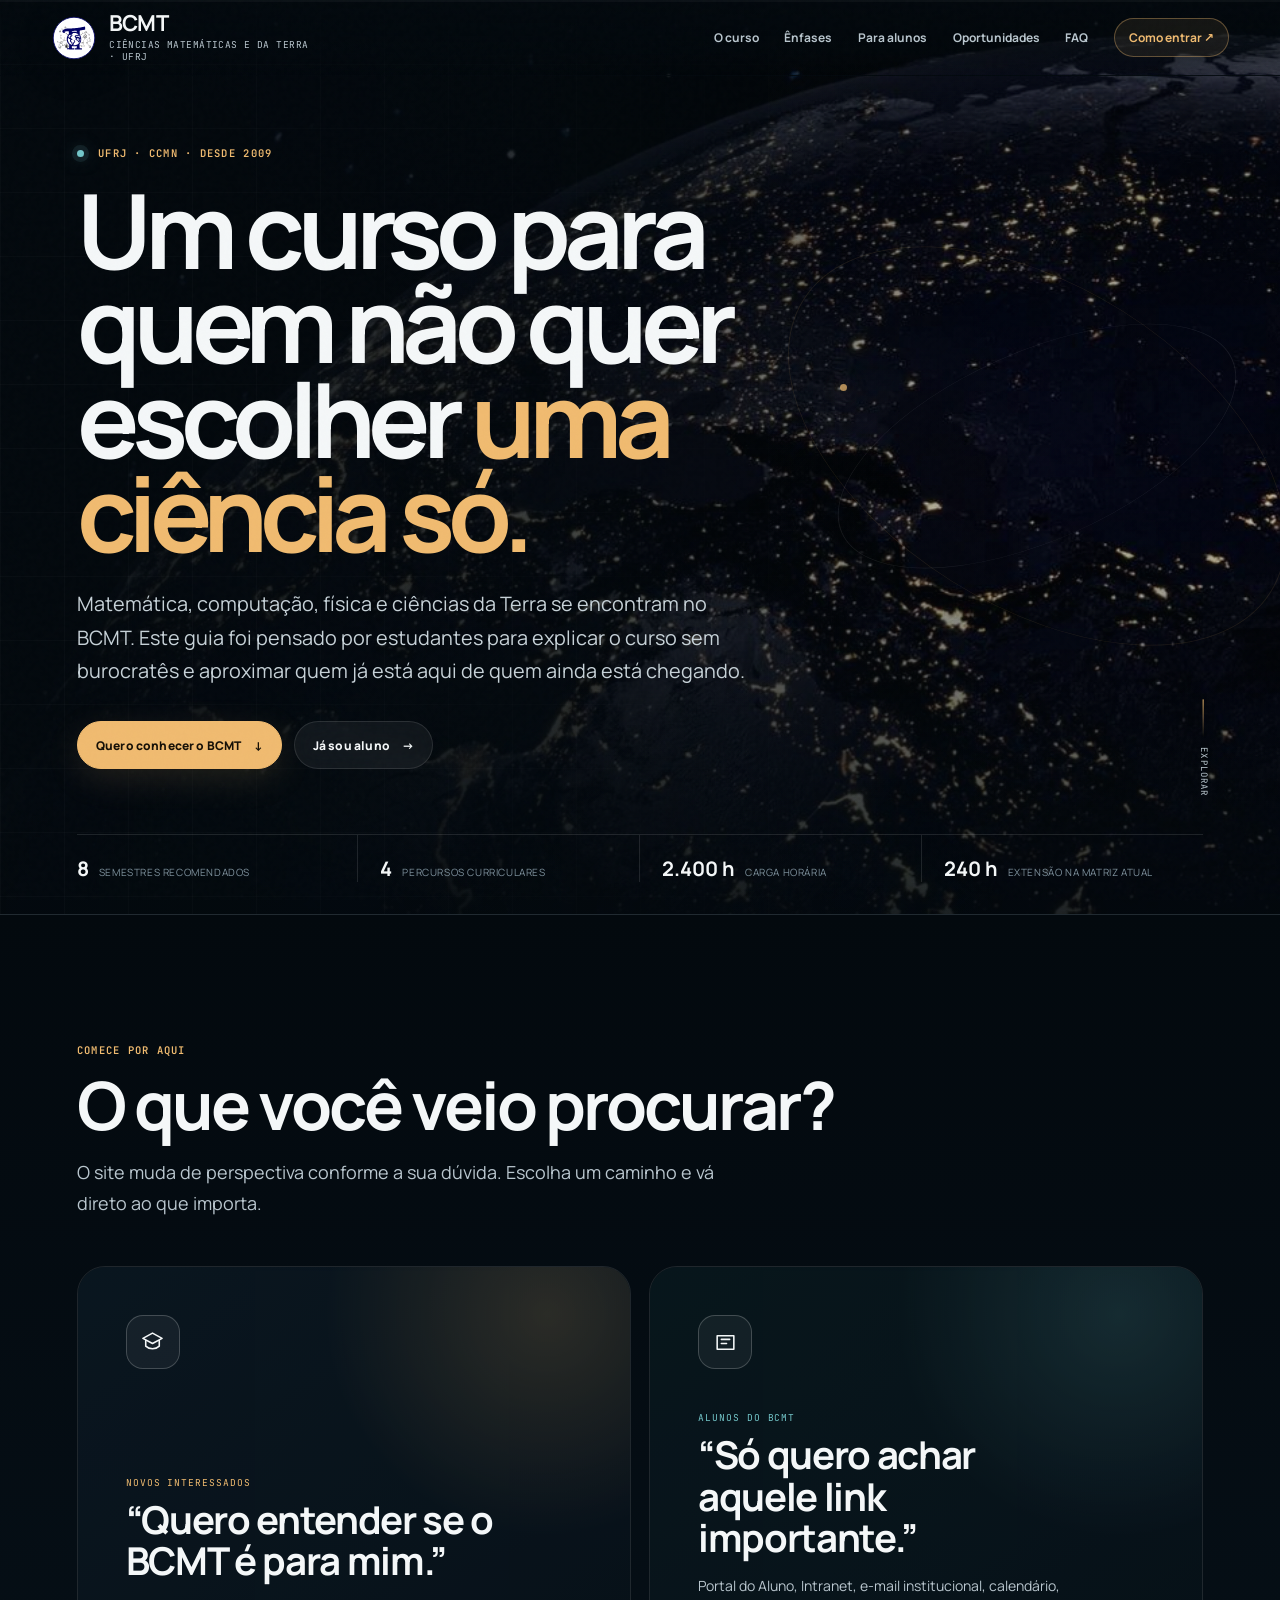
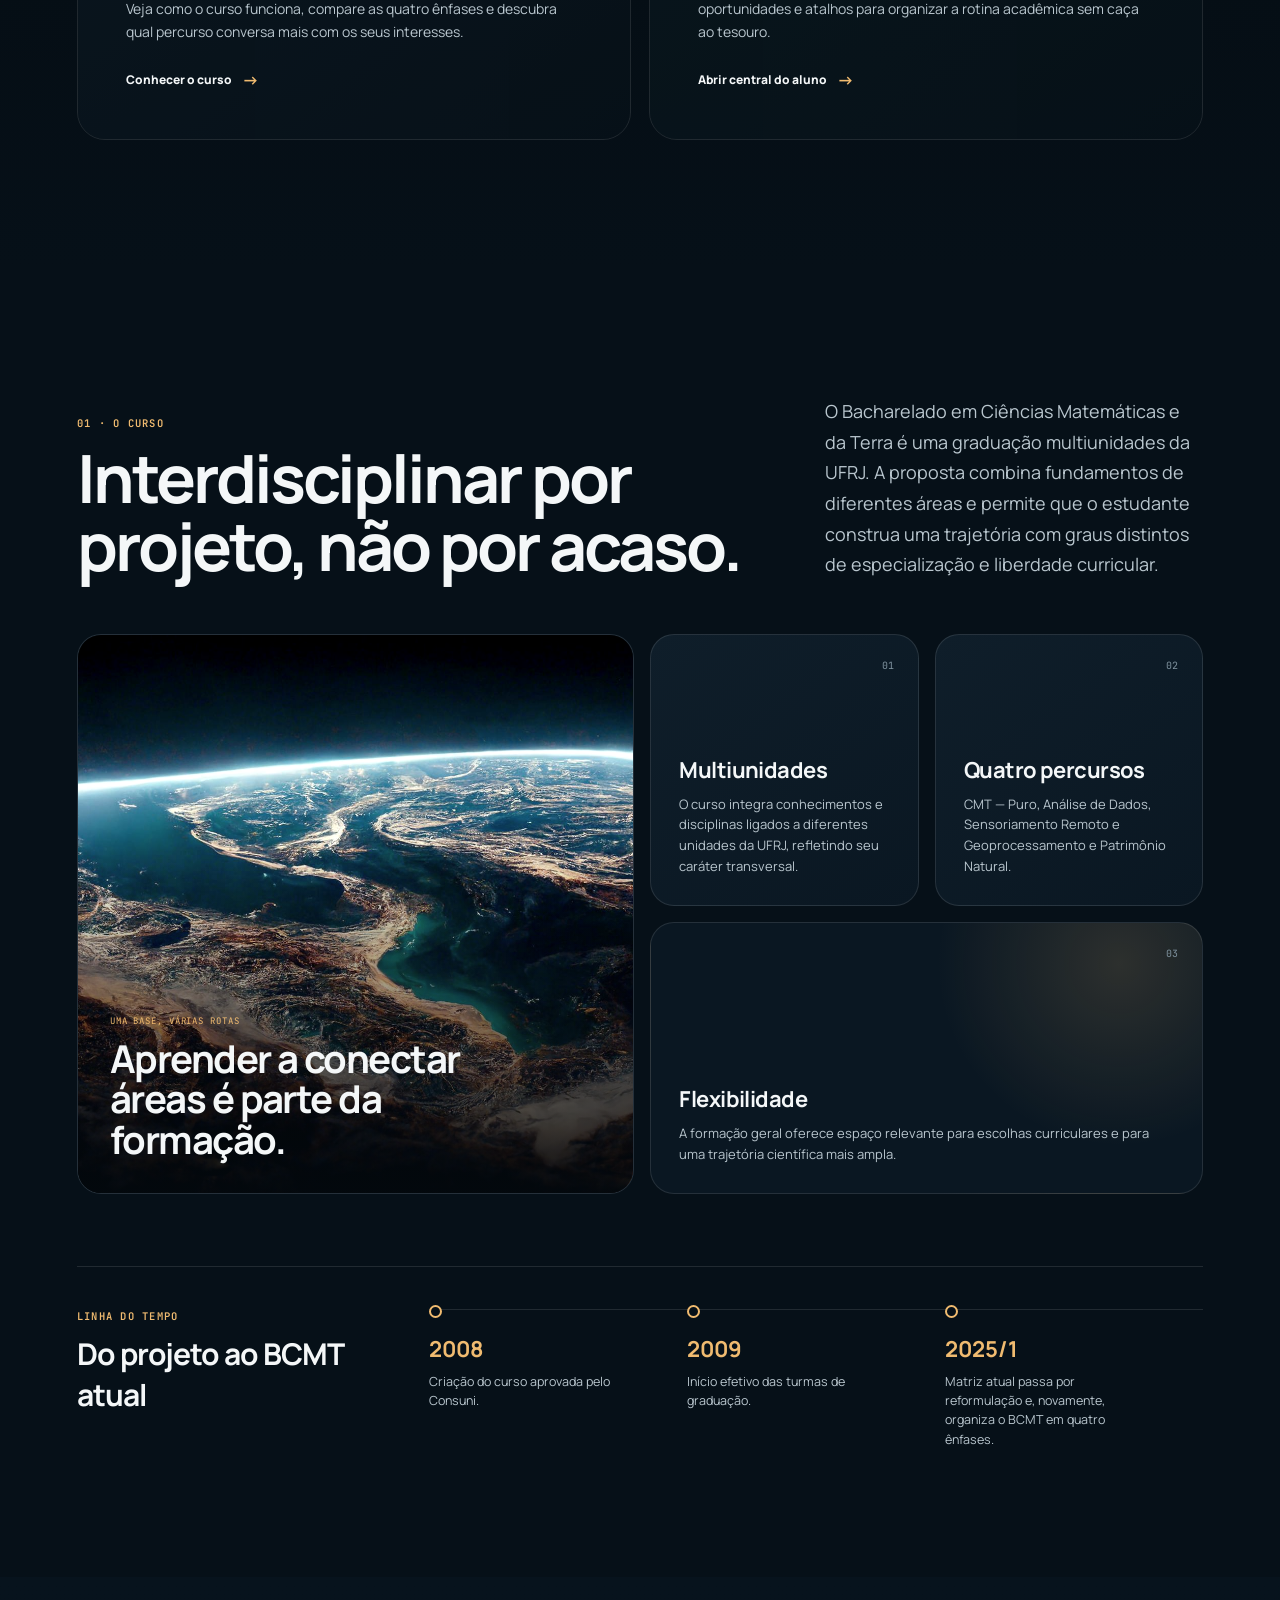
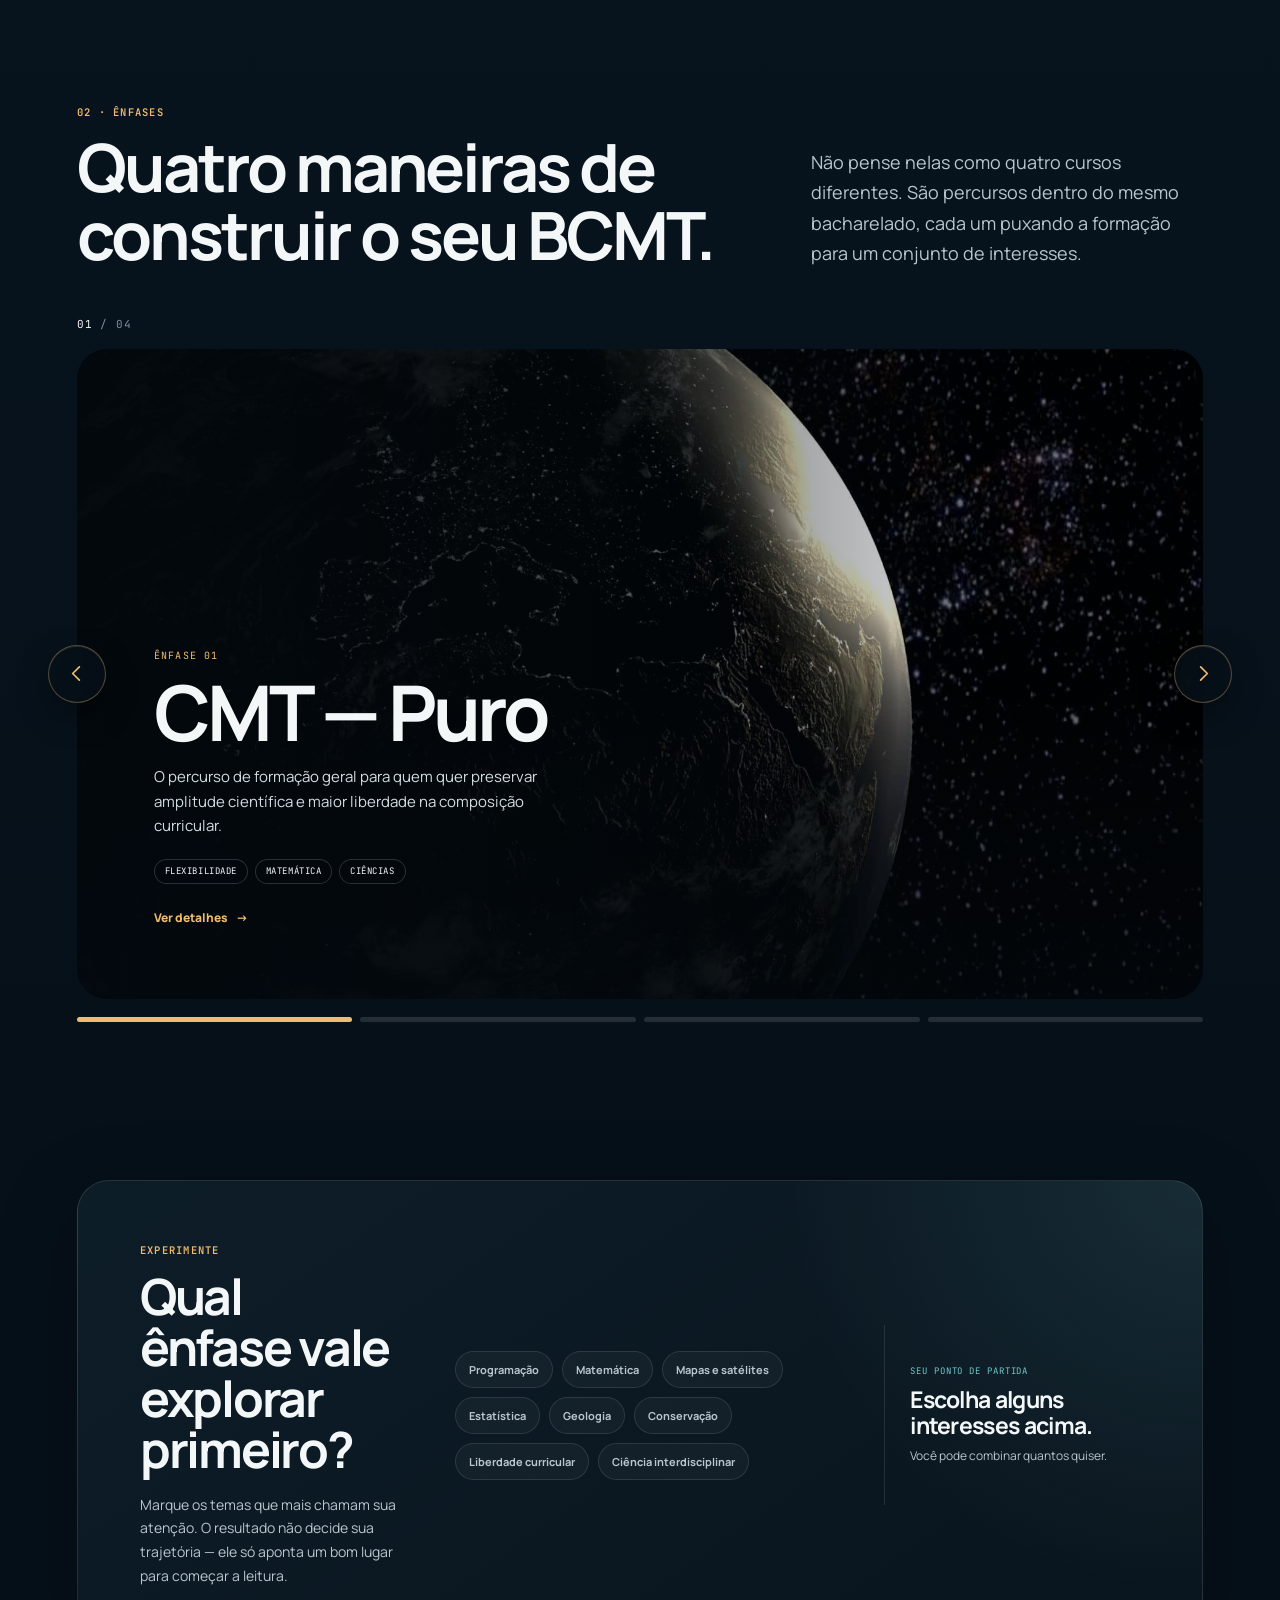
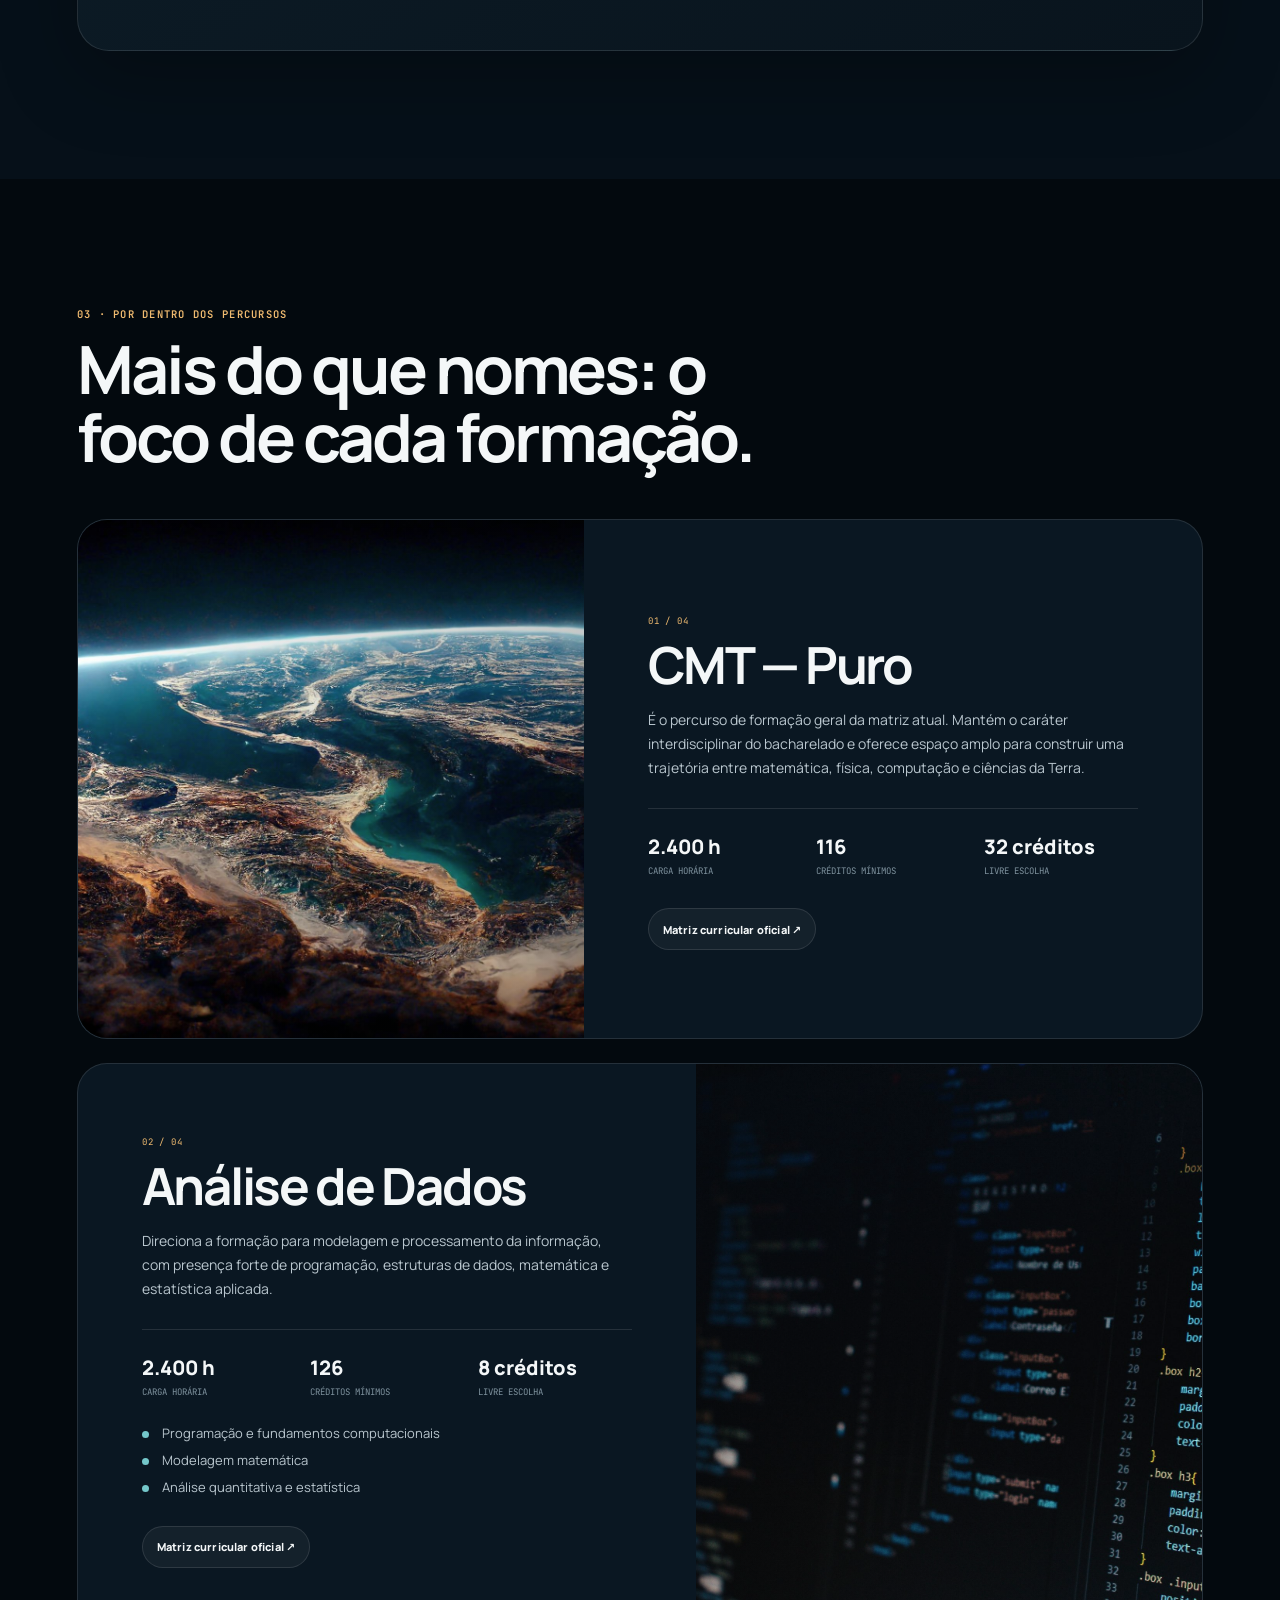
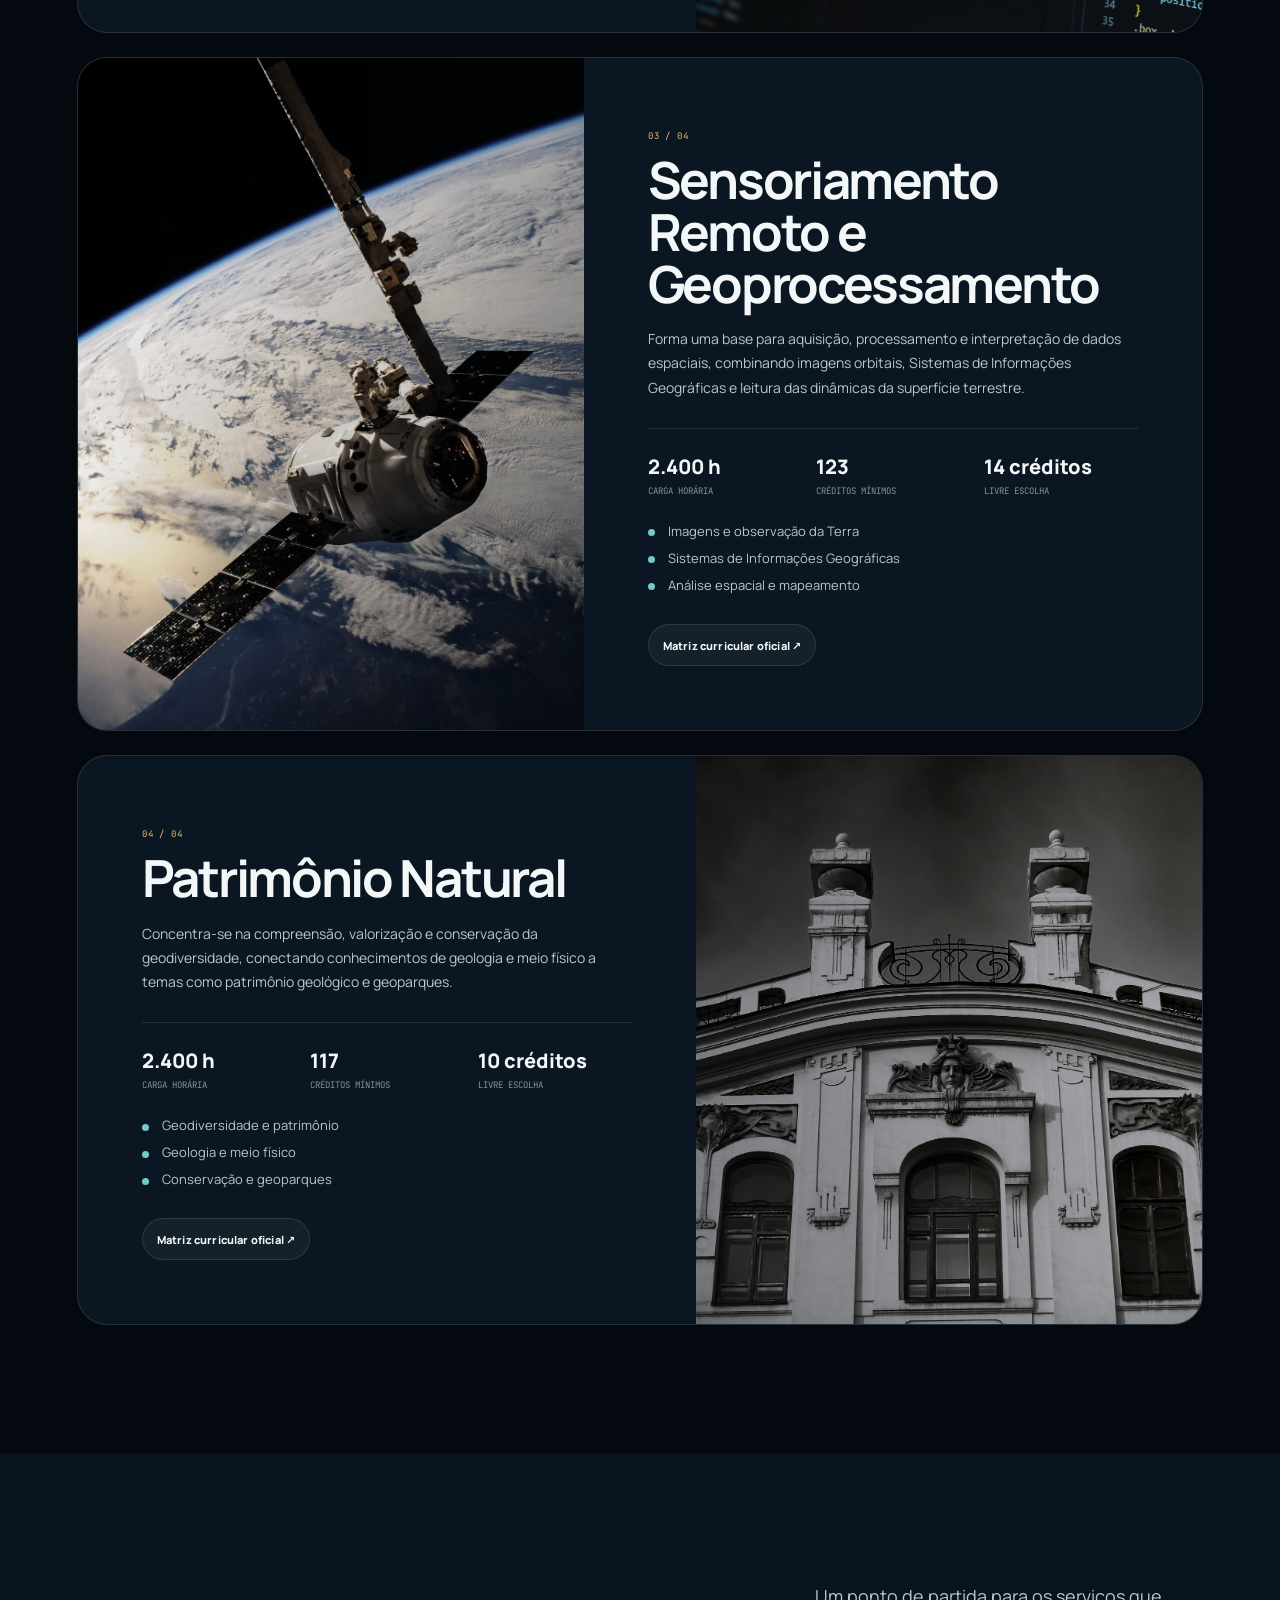
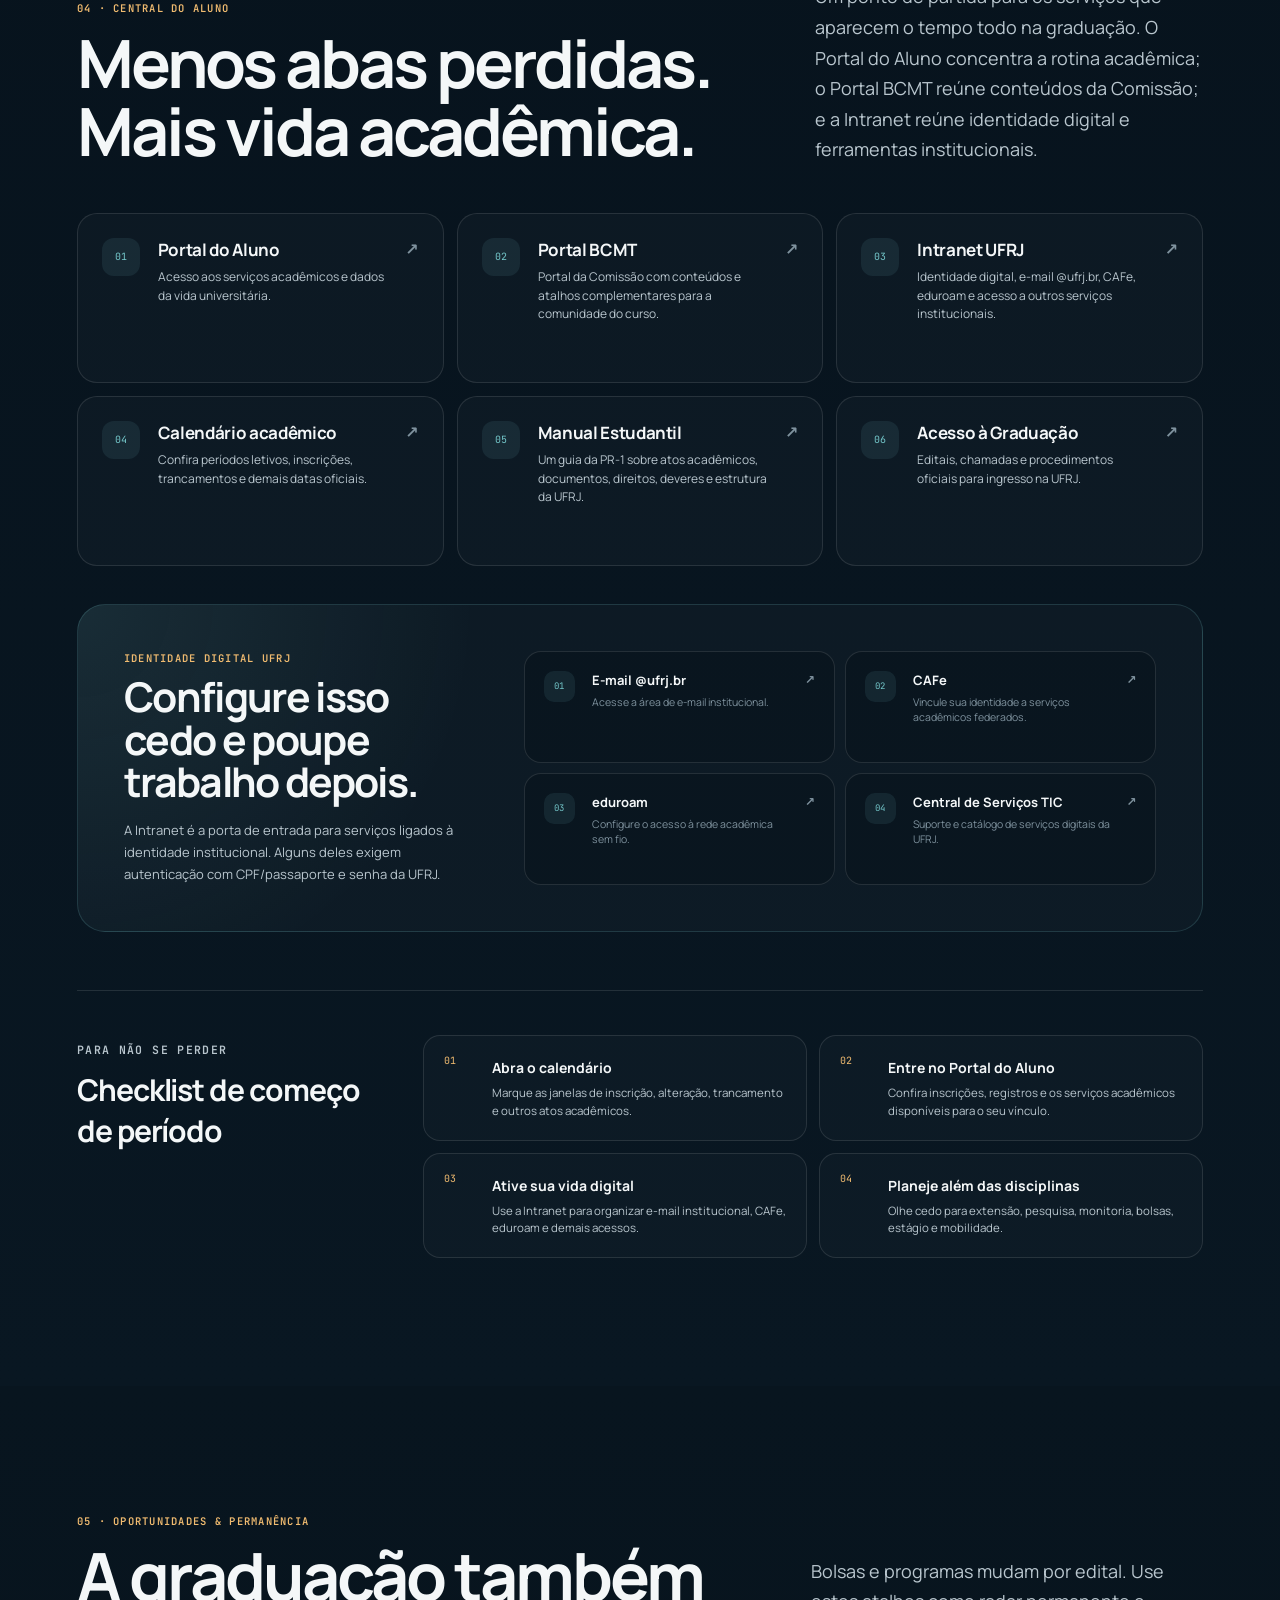
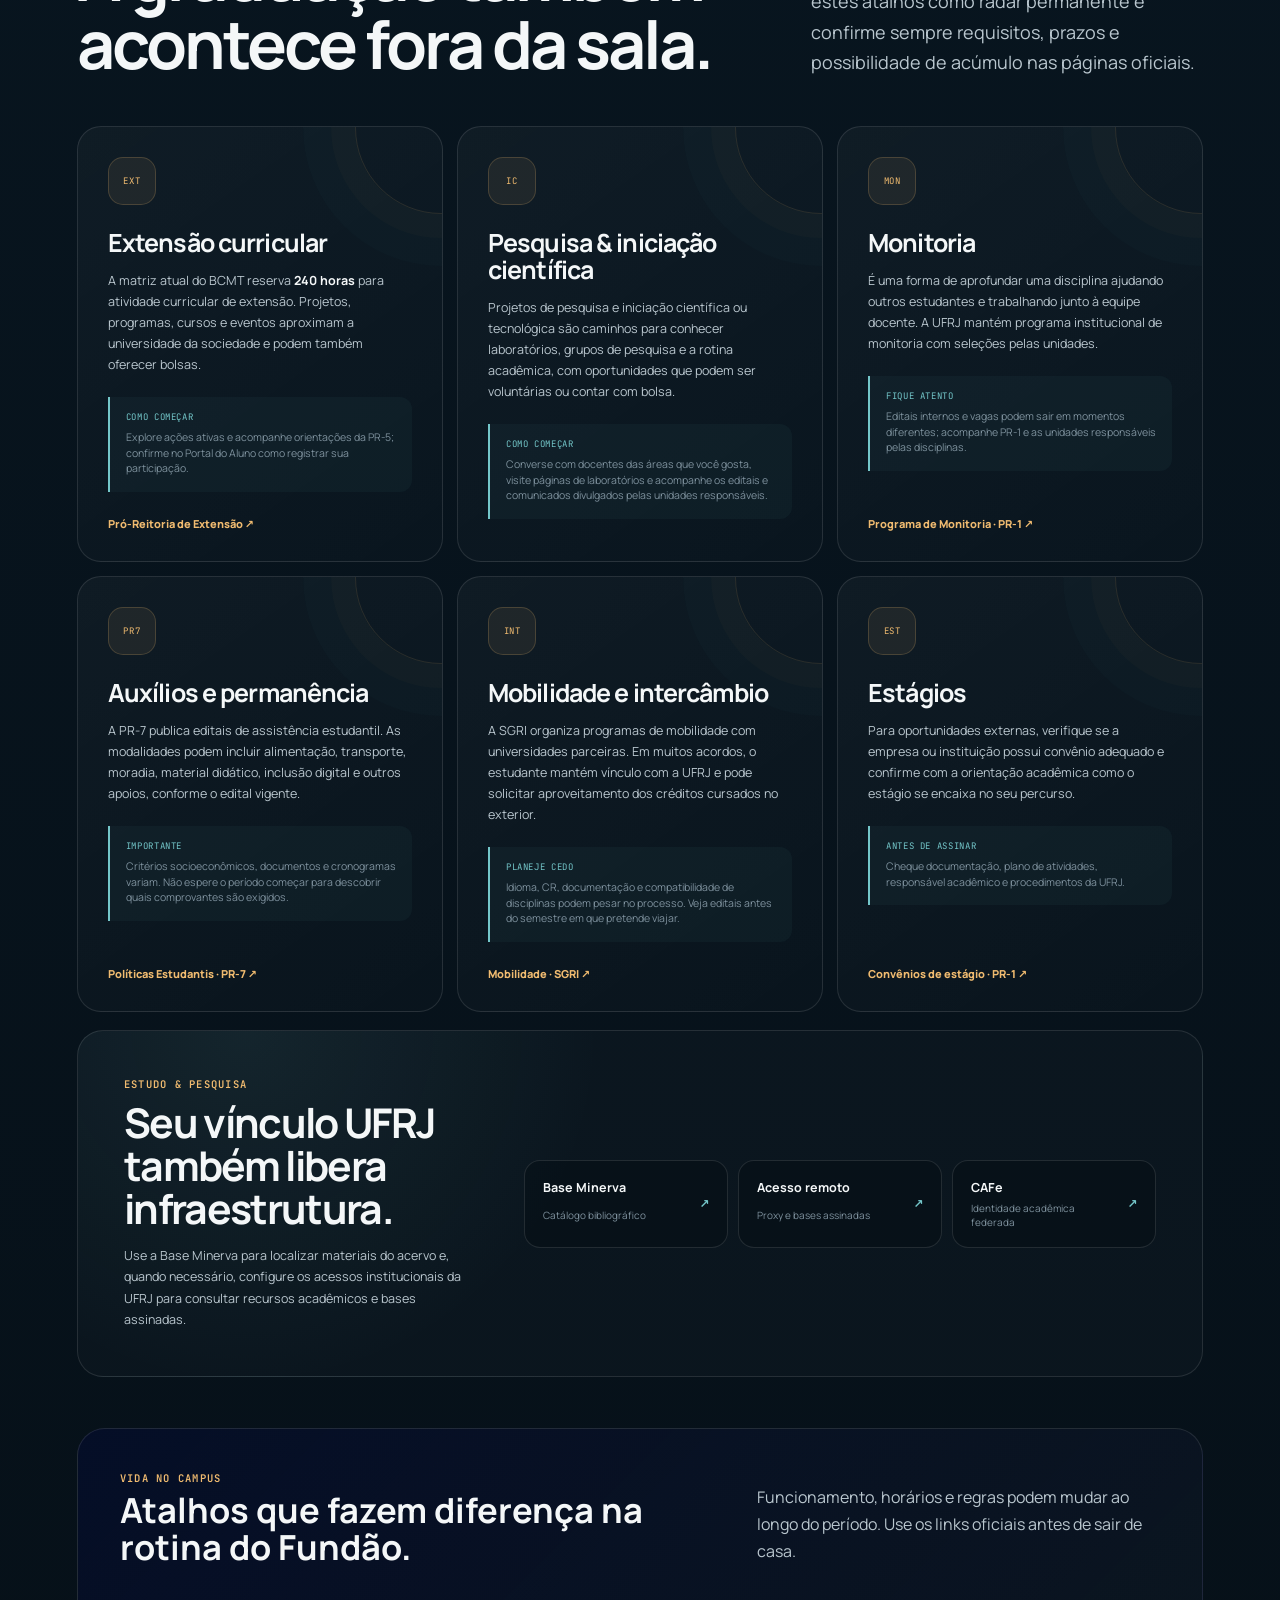
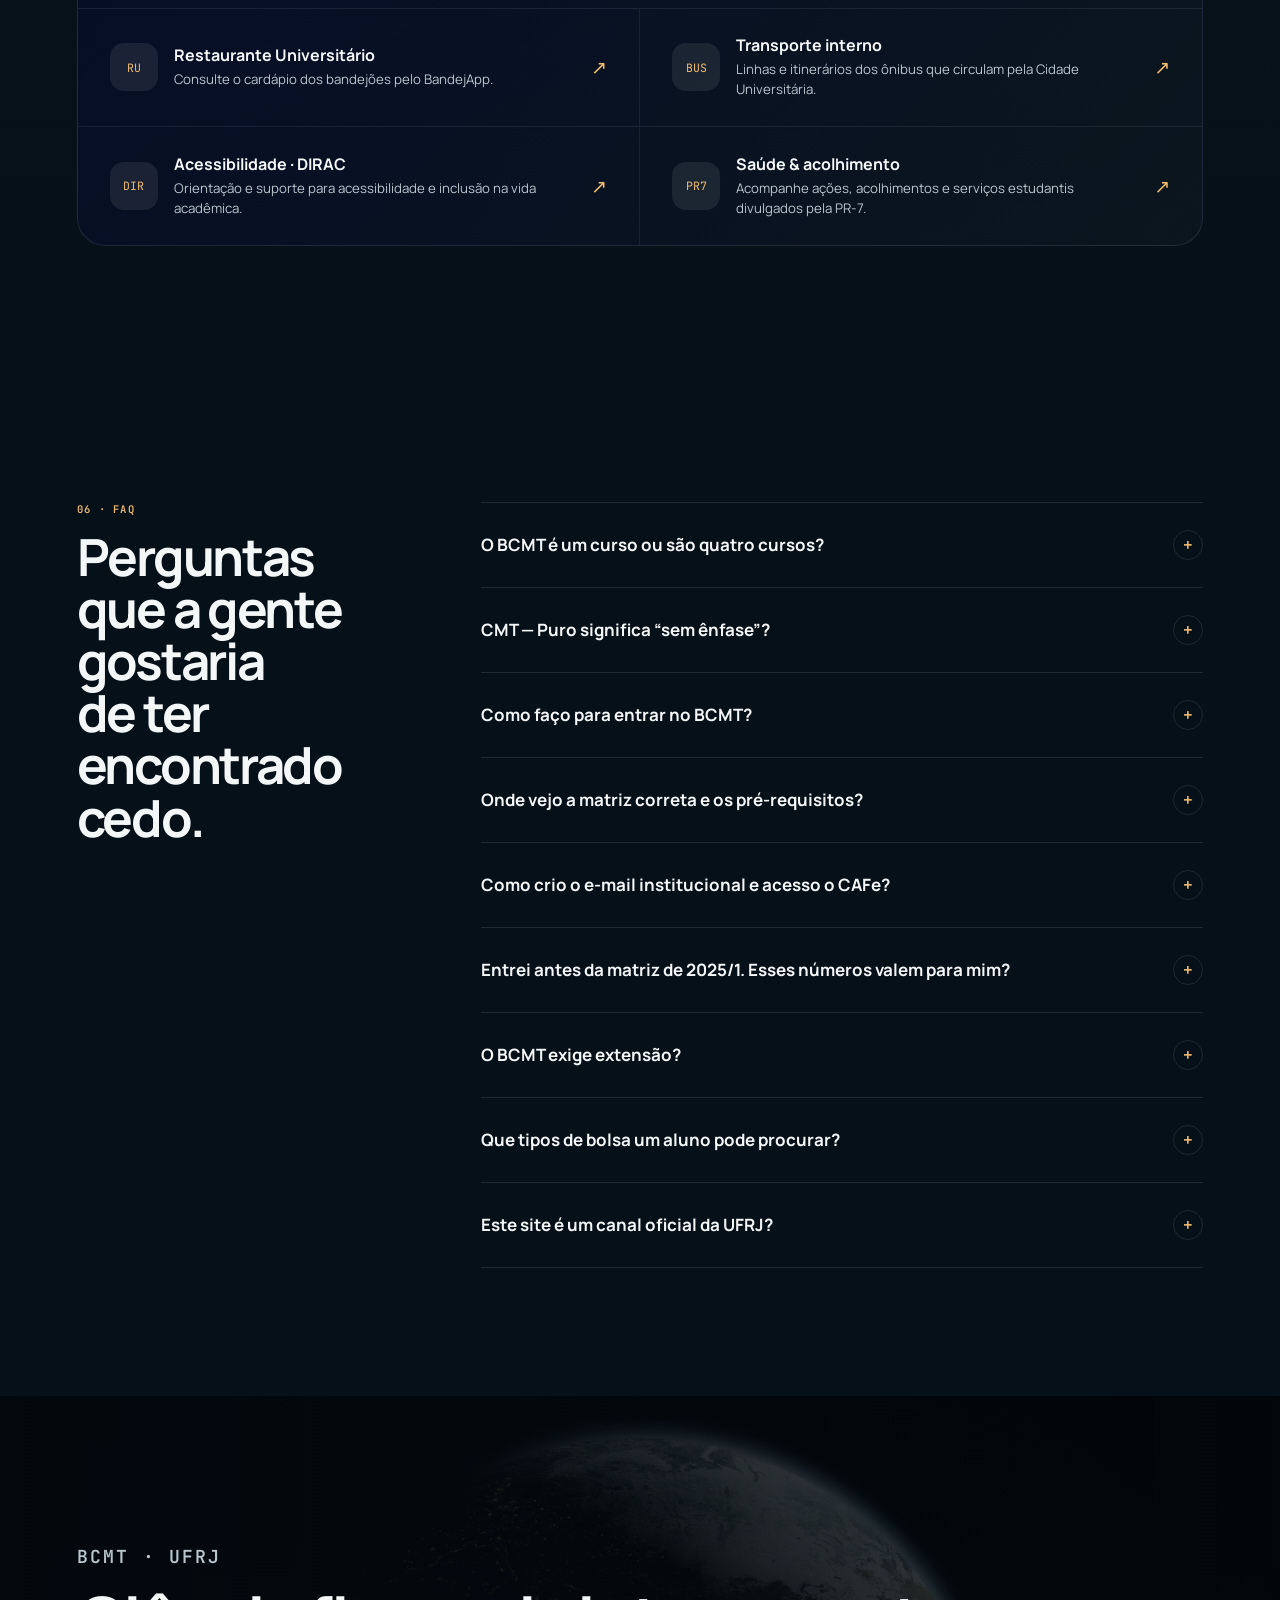
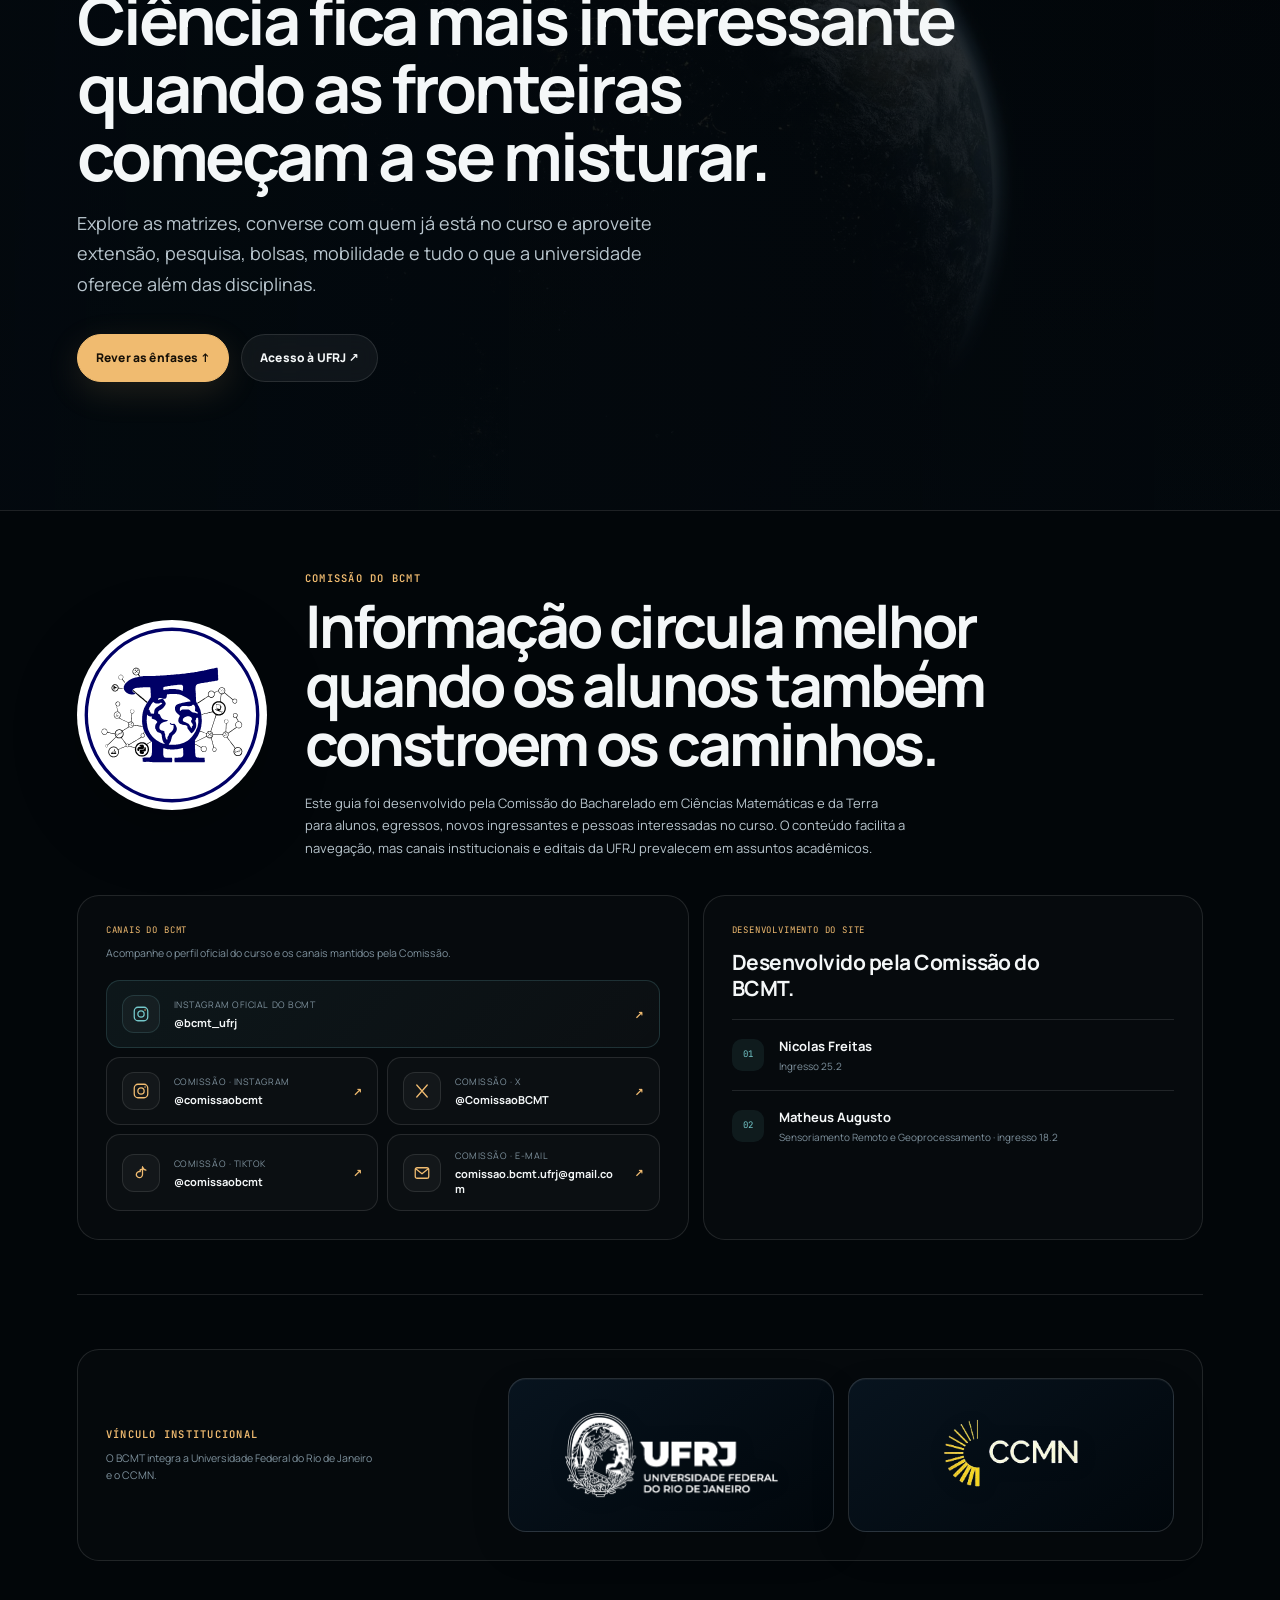
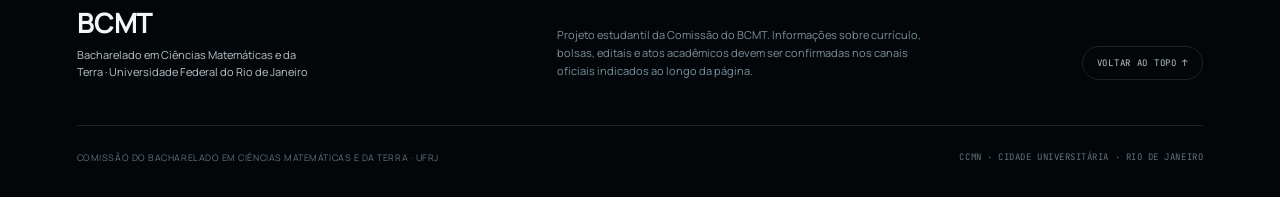
==== commit 72f09af2: "fix: retira card com link pro site do ccmn (fora do ar)" ====
--- a/bcmt_site/index.html
+++ b/bcmt_site/index.html
@@ -355,11 +355,11 @@
           <div><h3>Acesso à Graduação</h3><p>Editais, chamadas e procedimentos oficiais para ingresso na UFRJ.</p></div>
           <b aria-hidden="true">↗</b>
         </a>
-        <a class="resource-card reveal" href="https://www.ccmn.ufrj.br/" target="_blank" rel="noopener noreferrer">
+        <!-- <a class="resource-card reveal" href="https://www.ccmn.ufrj.br/" target="_blank" rel="noopener noreferrer">
           <span class="resource-icon" aria-hidden="true">07</span>
           <div><h3>CCMN</h3><p>Portal do Centro de Ciências Matemáticas e da Natureza.</p></div>
           <b aria-hidden="true">↗</b>
-        </a>
+        </a> -->
       </div>
 
       <div class="intranet-panel reveal" aria-labelledby="intranet-title">
